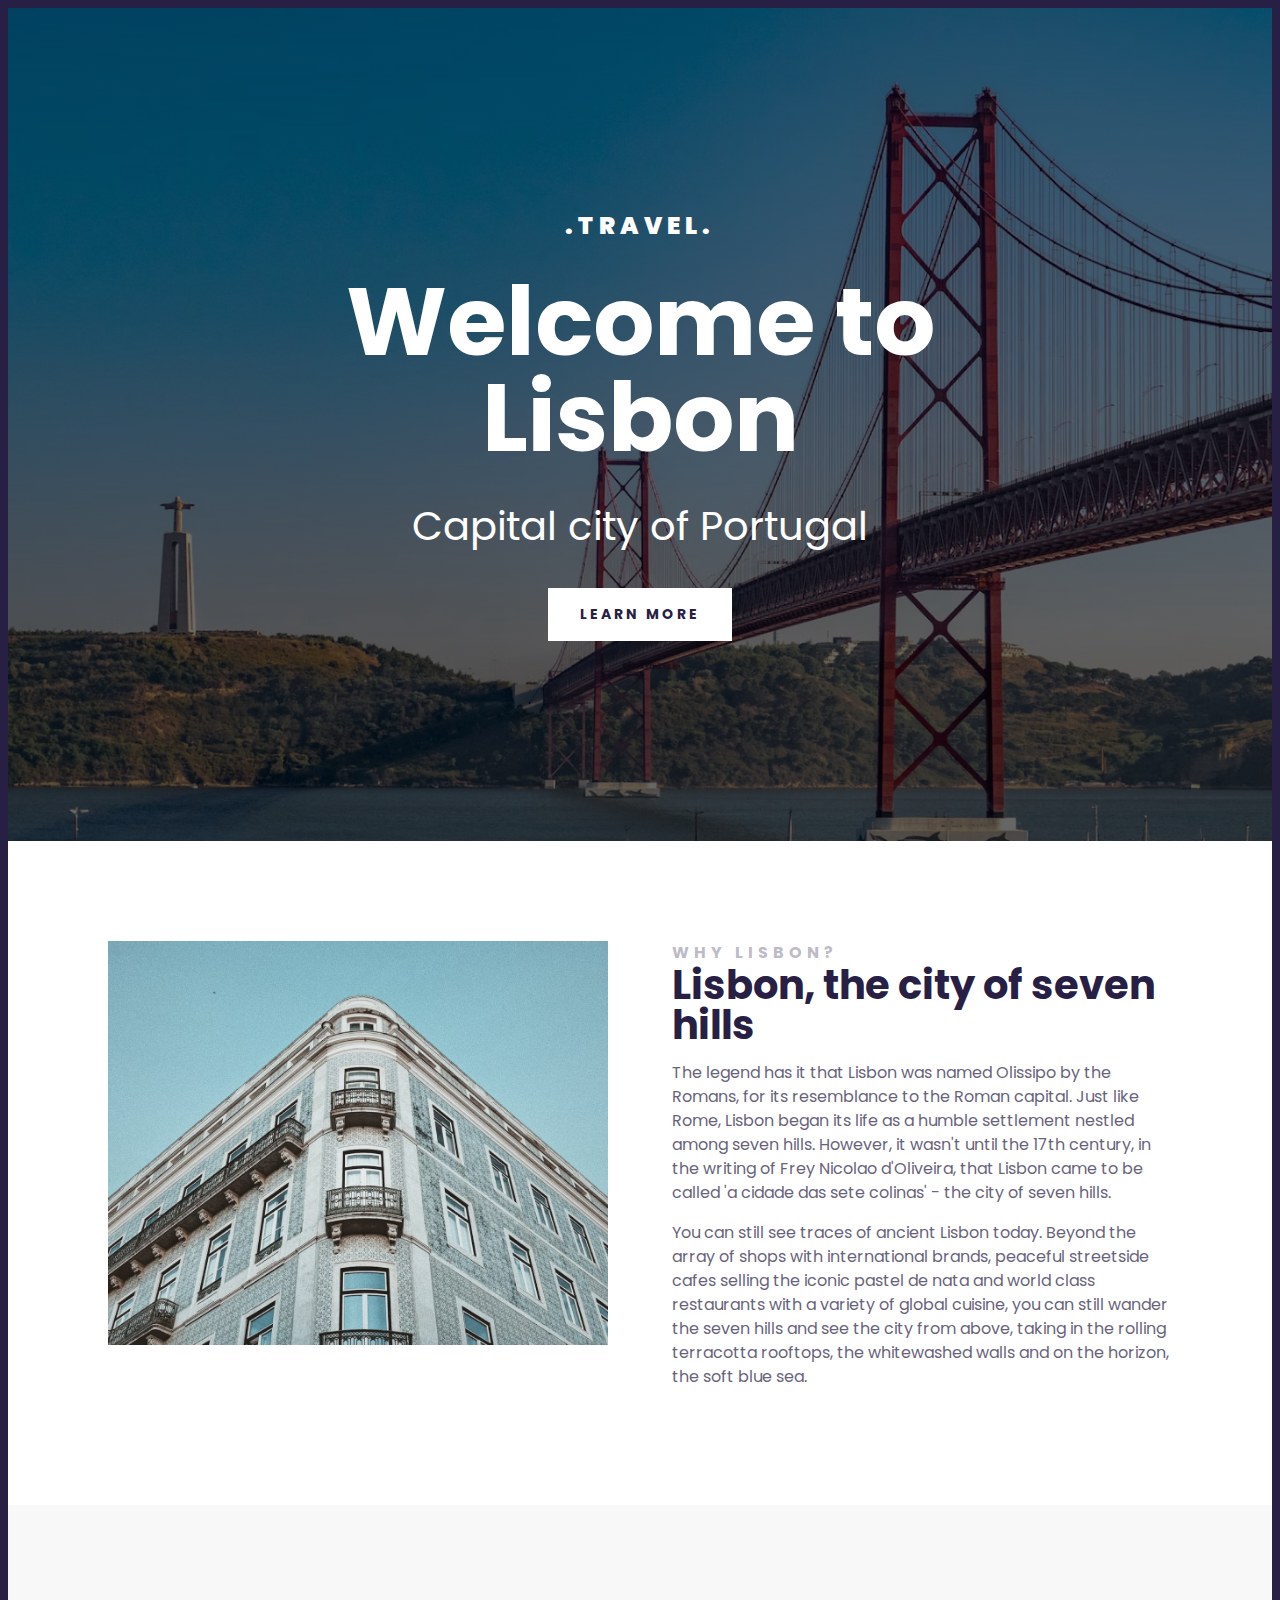
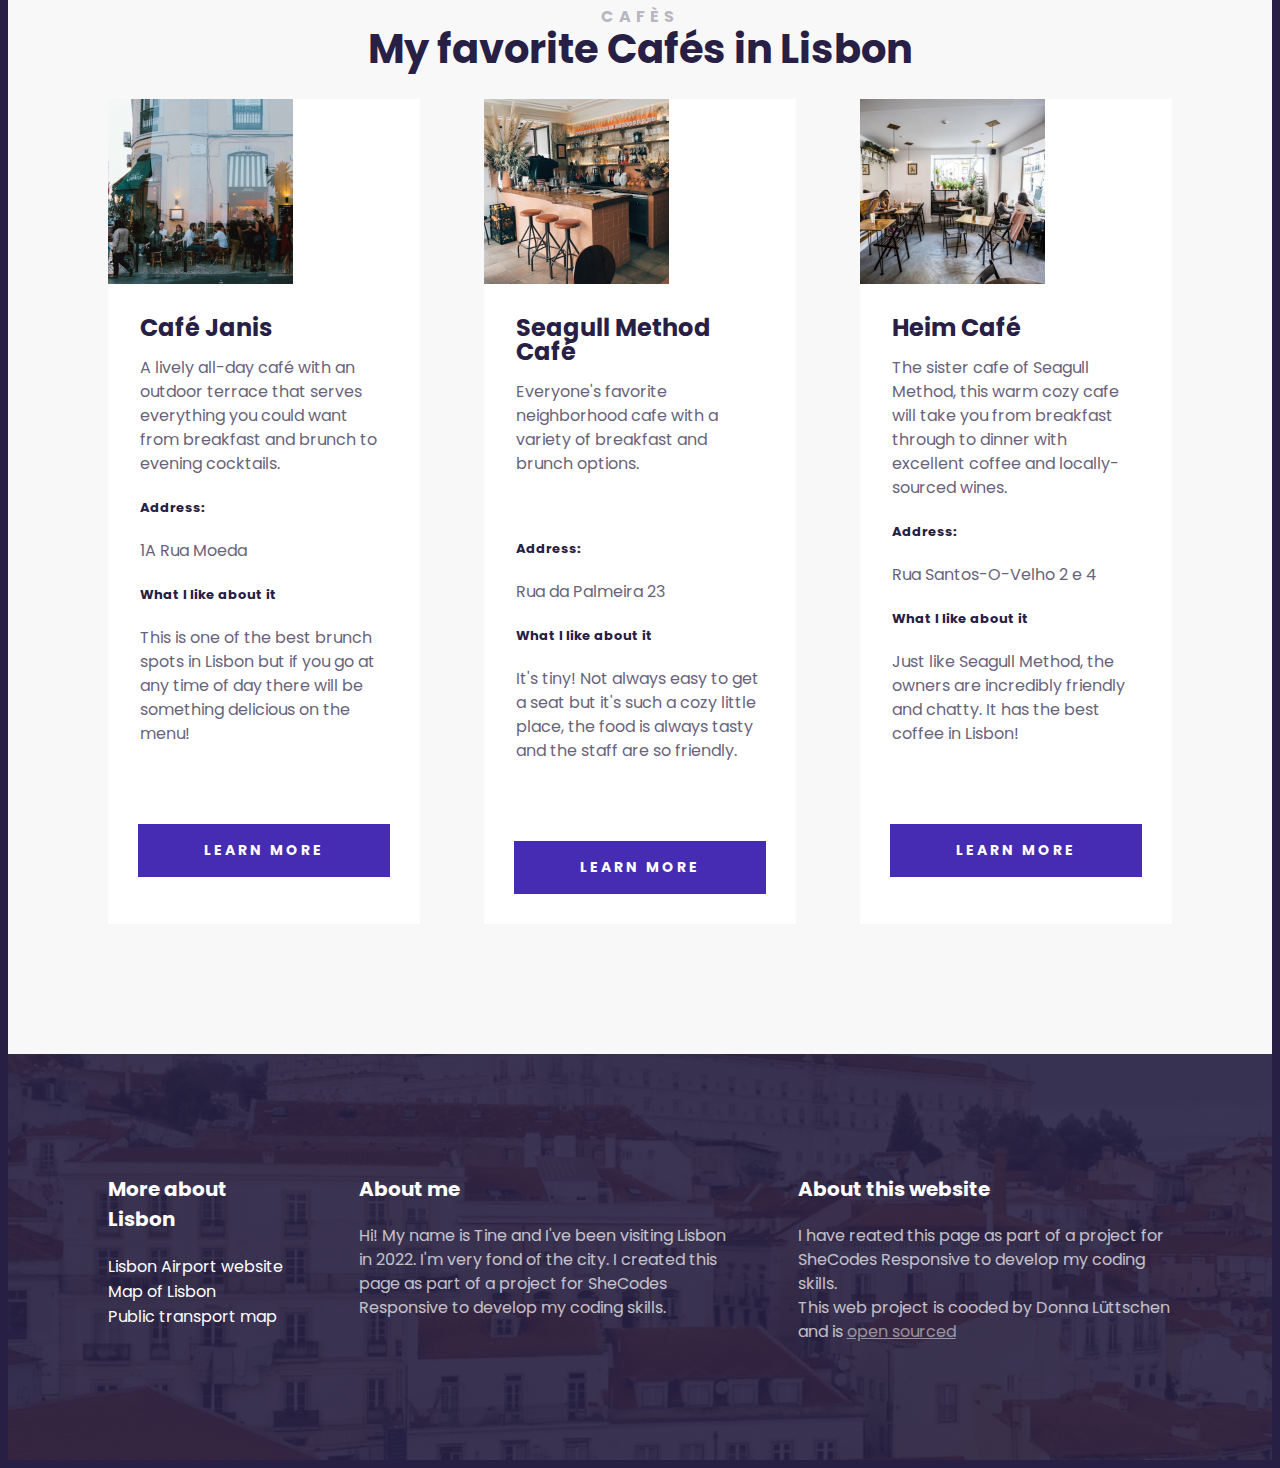
==== index.html @ 6e213725 "Created the second section with 3 grid cards html & CSS" ====
<!DOCTYPE html>
<html lang="en">
  <head>
    <meta charset="UTF-8" />
    <meta name="viewport" content="width=device-width, initial-scale=1.0" />
    <link rel="preconnect" href="https://fonts.googleapis.com" />
    <link rel="preconnect" href="https://fonts.gstatic.com" crossorigin />
    <link
      href="https://fonts.googleapis.com/css2?family=Poppins:ital,wght@0,100;0,200;0,300;0,400;0,500;0,600;0,700;0,800;0,900;1,100;1,200;1,300;1,400;1,500;1,600;1,700;1,800;1,900&display=swap"
      rel="stylesheet"
    />
    <link rel="stylesheet" href="style.css" />
    <title>Welcome to Lisbon</title>
  </head>
  <body>
    <div class="container">
      <header>
        <h3>.TRAVEL.</h3>
        <h1>Welcome to Lisbon</h1>
        <h2>Capital city of Portugal</h2>
        <a href="#more">Learn more</a>
      </header>
      <main>
        <section class="grid grid-2-columns">
          <div>
            <img
              src="/Media/Rectangle 117.jpg"
              alt="Lisbon building"
              class="img-responsive"
            />
          </div>
          <div>
            <h2>Why Lisbon?</h2>
            <h3>Lisbon, the city of seven hills</h3>
            <p>
              The legend has it that Lisbon was named Olissipo by the Romans,
              for its resemblance to the Roman capital. Just like Rome, Lisbon
              began its life as a humble settlement nestled among seven hills.
              However, it wasn't until the 17th century, in the writing of Frey
              Nicolao d'Oliveira, that Lisbon came to be called 'a cidade das
              sete colinas' - the city of seven hills.
            </p>
            <p>
              You can still see traces of ancient Lisbon today. Beyond the array
              of shops with international brands, peaceful streetside cafes
              selling the iconic pastel de nata and world class restaurants with
              a variety of global cuisine, you can still wander the seven hills
              and see the city from above, taking in the rolling terracotta
              rooftops, the whitewashed walls and on the horizon, the soft blue
              sea.
            </p>
          </div>
        </section>
        <section class="secondary">
          <h2 class="text-center">CAFÈS</h2>
          <h3 class="text-center">My favorite Cafés in Lisbon</h3>

          <div class="grid grid-3-card-columns">
            <div class="card">
              <div class="card-header">
                <img
                  src="/Media/Card1-1.png"
                  alt="cafe1"
                  class="img-responsive"
                />
              </div>
              <div class="card-body">
                <h4>Café Janis</h4>
                <p>
                  A lively all-day café with an outdoor terrace that serves
                  everything you could want from breakfast and brunch to evening
                  cocktails.
                </p>
                <h5>Address:</h5>
                <p>1A Rua Moeda</p>
                <h5>What I like about it</h5>
                <p>
                  This is one of the best brunch spots in Lisbon but if you go
                  at any time of day there will be something delicious on the
                  menu!
                </p>
              </div>
              <div class="card-footer">
                <a href="#" class="button">Learn more</a>
              </div>
            </div>
            <div class="card">
              <div class="card-header">
                <img
                  src="/Media/Rectangle 117 (1).png"
                  alt="cafe1"
                  class="img-responsive"
                />
              </div>
              <div class="card-body">
                <h4>Seagull Method Café</h4>
                <p>
                  Everyone's favorite neighborhood cafe with a variety of
                  breakfast and brunch options.
                </p>
                <br />
                <h5>Address:</h5>
                <p>Rua da Palmeira 23</p>
                <h5>What I like about it</h5>
                <p>
                  It's tiny! Not always easy to get a seat but it's such a cozy
                  little place, the food is always tasty and the staff are so
                  friendly.
                </p>
              </div>
              <div class="card-footer">
                <a href="#" class="button">Learn more</a>
              </div>
            </div>
            <div class="card">
              <div class="card-header">
                <img
                  src="/Media/Rectangle 117 (2).png"
                  alt="cafe1"
                  class="img-responsive"
                />
              </div>
              <div class="card-body">
                <h4>Heim Café</h4>
                <p>
                  The sister cafe of Seagull Method, this warm cozy cafe will
                  take you from breakfast through to dinner with excellent
                  coffee and locally-sourced wines.
                </p>
                <h5>Address:</h5>
                <p>Rua Santos-O-Velho 2 e 4</p>
                <h5>What I like about it</h5>
                <p>
                  Just like Seagull Method, the owners are incredibly friendly
                  and chatty. It has the best coffee in Lisbon!
                </p>
              </div>
              <div class="card-footer">
                <a href="#" class="button">Learn more</a>
              </div>
            </div>
          </div>
        </section>
      </main>
      <footer>
        <section class="grid grid-3-columns">
          <div>
            <h3>More about Lisbon</h3>
            <ul>
              <li><a href="#"></a>Lisbon Airport website</li>
              <li><a href="#"></a>Map of Lisbon</li>
              <li><a href="#"></a>Public transport map</li>
            </ul>
          </div>
          <div>
            <h3>About me</h3>
            <p>
              Hi! My name is Tine and I've been visiting Lisbon in 2022. I'm
              very fond of the city. I created this page as part of a project
              for SheCodes Responsive to develop my coding skills.
            </p>
          </div>
          <div>
            <h3>About this website</h3>
            <p>
              I have reated this page as part of a project for SheCodes
              Responsive to develop my coding skills.
              <br />This web project is cooded by Donna Lüttschen and is
              <a href="https://github.com/Heimatseiten/Lisbon-Travel-Project"
                >open sourced
              </a>
            </p>
          </div>
        </section>
      </footer>
    </div>
  </body>
</html>
---- style.css ----
body {
  font-family: Poppins, sans-serif;
  background: #272044;
}
.container {
  max-width: 1400px;
  margin: 0 auto;
}
.text-center {
  text-align: center;
}
.grid {
  display: grid;

  grid-gap: 64px;
}
.grid-2-columns {
  grid-template-columns: 1fr 1fr;
}
.grid-3-columns {
  grid-template-columns: 1fr 2fr 2fr;
}
.card {
  background: white;
  margin: 30px 0;
}

.card-body {
  padding: 32px;
}
.card-footer {
  padding: 30px;
}
.button {
  display: block;
  color: white;
  font-weight: 700;
  font-size: 14px;
  line-height: 21px;
  text-align: center;
  letter-spacing: 3px;
  text-transform: uppercase;
  padding: 16px;
  background-color: #462cb3;
  text-decoration: none;
}

.grid-3-card-columns {
  grid-template-columns: 1fr 1fr 1fr;
}
.img-responsive {
  max-width: 100%;
  display: block;
}
section {
  max-width: 100%;
  margin: 0 auto;
  padding: 100px;
}
section.secondary {
  background: #f8f8f8;
}
header {
  background-image: linear-gradient(rgba(0, 0, 0, 0.5), rgba(0, 0, 0, 0.6)),
    url("/Media/bg.jpg");
  background-repeat: no-repeat;
  background-size: cover;
  color: white;
  text-align: center;
  padding: 200px;
}
header h1 {
  font-weight: 700;
  font-size: 96px;
  line-height: 1;
  margin: 30px 0;
}
header h2 {
  font-weight: 400;
  font-size: 40px;
  line-height: 1.5;
  margin: 0;
}
header h3 {
  font-weight: 900;
  font-size: 24px;
  line-height: 1.5;
  letter-spacing: 5px;
  margin: 0;
}
header a {
  font-weight: 700;
  font-size: 14px;
  line-height: 1.5;
  color: #272044;
  padding: 16px 32px;
  margin-top: 32px;
  display: inline-block;
  text-align: center;
  letter-spacing: 3px;
  text-transform: uppercase;
  text-decoration: none;
  background: white;
}
main {
  background-color: white;
}
main h2 {
  font-weight: 700;
  font-size: 16px;
  line-height: 1.5;
  letter-spacing: 5px;
  margin: 0;
  color: #272044;
  opacity: 0.3;
  text-transform: uppercase;
}
main h3 {
  font-weight: 700;
  font-size: 40px;
  line-height: 1;
  color: #272044;
  margin: 0;
}
main h4 {
  font-weight: 700;
  font-size: 24px;
  line-height: 1;
  color: #272044;
  margin: 0;
}
main h5 {
  font-weight: 700;
  font-size: 13px;
  line-height: 1.5;
  color: #272044;
}
main p {
  font-style: normal;
  font-weight: 400;
  font-size: 16px;
  line-height: 1.5;
  color: #272044;
  opacity: 0.7;
}
footer {
  background-image: linear-gradient(
      rgba(39, 32, 68, 0.9),
      rgba(39, 32, 68, 0.9)
    ),
    url("/Media/bg.png");

  color: white;
  background-repeat: no-repeat;
  background-size: cover;
}

footer h3 {
  font-weight: 700;
  font-size: 20px;
  line-height: 30px;
}
footer p {
  font-weight: 400;
  font-size: 16px;
  line-height: 24px;
  opacity: 0.7;
}
footer ul {
  padding: 0;
}
footer li {
  list-style: none;
  padding: 0;
  margin: 0;
}
footer a {
  color: white;
  opacity: 0.7;
}
@media (max-width: 960px) {
  header {
    padding: 60px 0;
  }
  header h1 {
    font-size: 48px;
  }
  header h2 {
    font-size: 20px;
  }
  header h3 {
    font-size: 12px;
  }
  .grid {
    grid-template-columns: 1fr;
    grid-gap: 32px;
  }
  section {
    padding: 30px;
  }
}
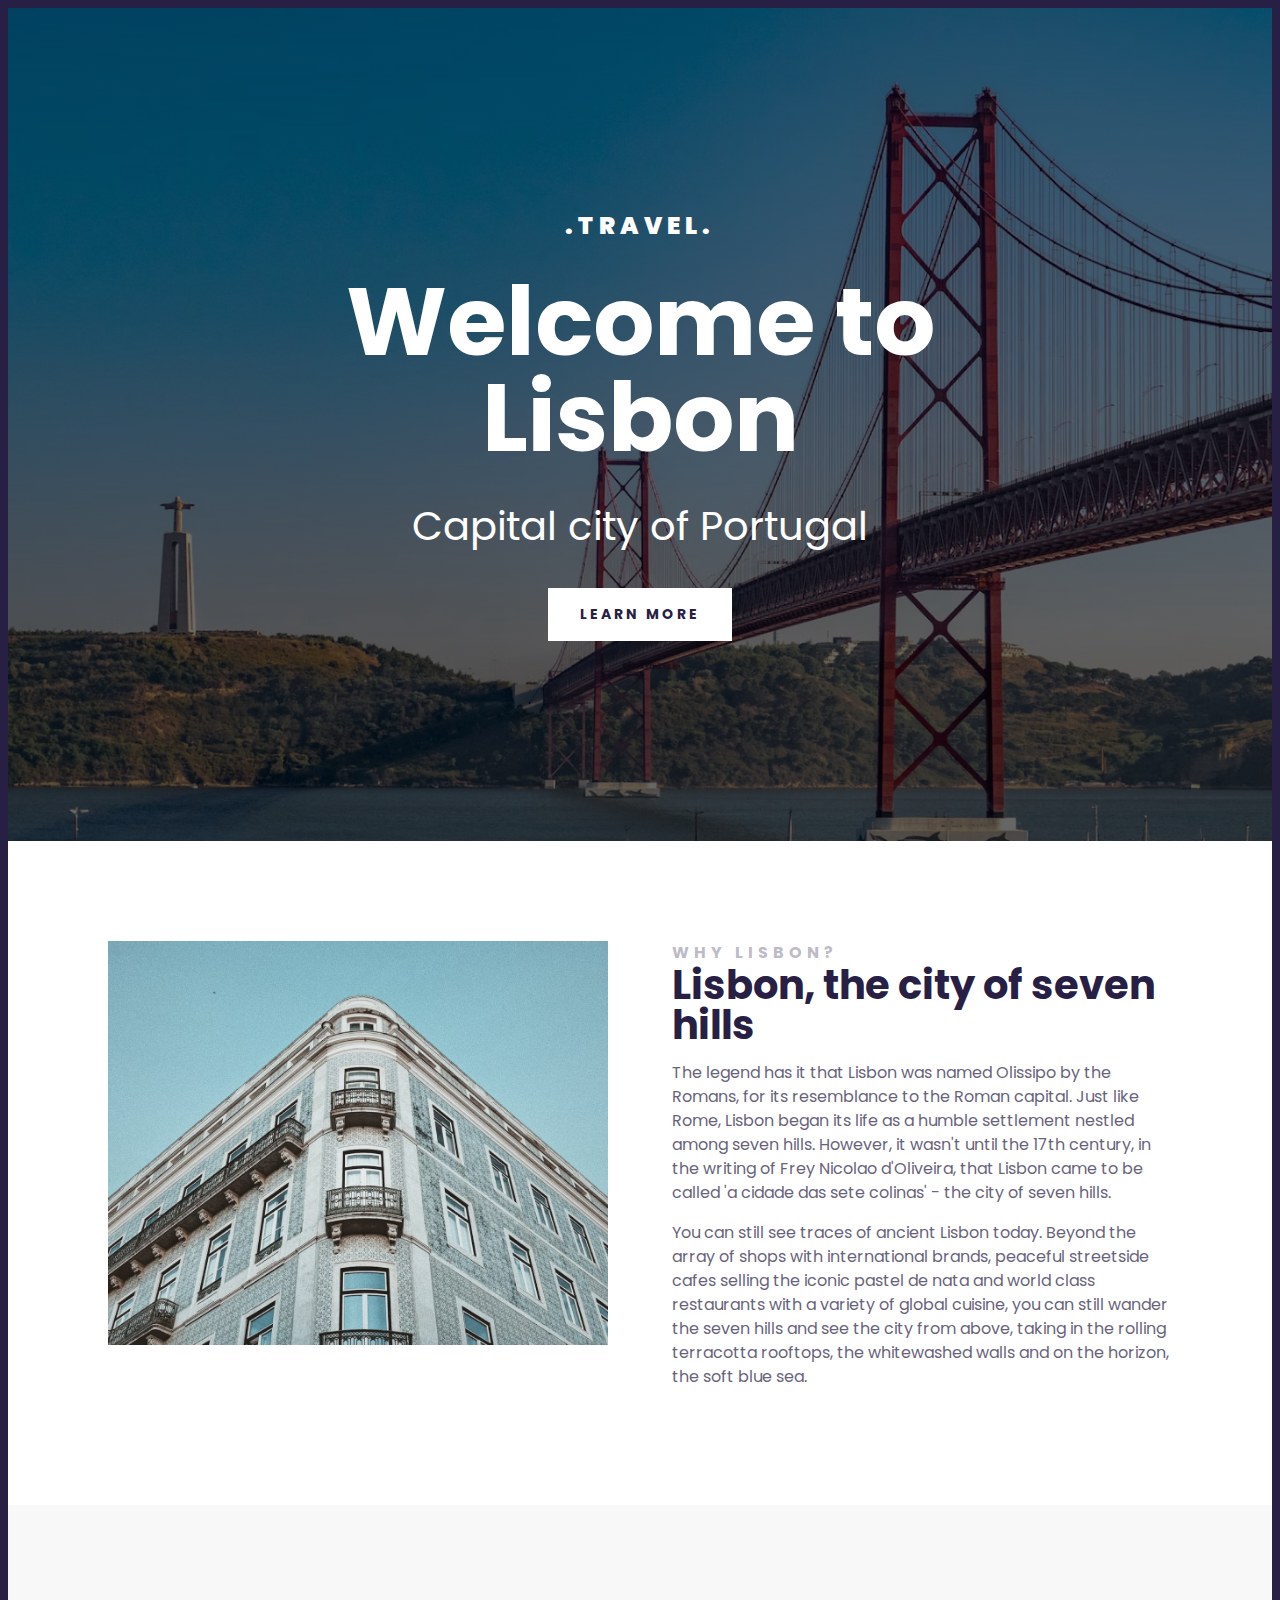
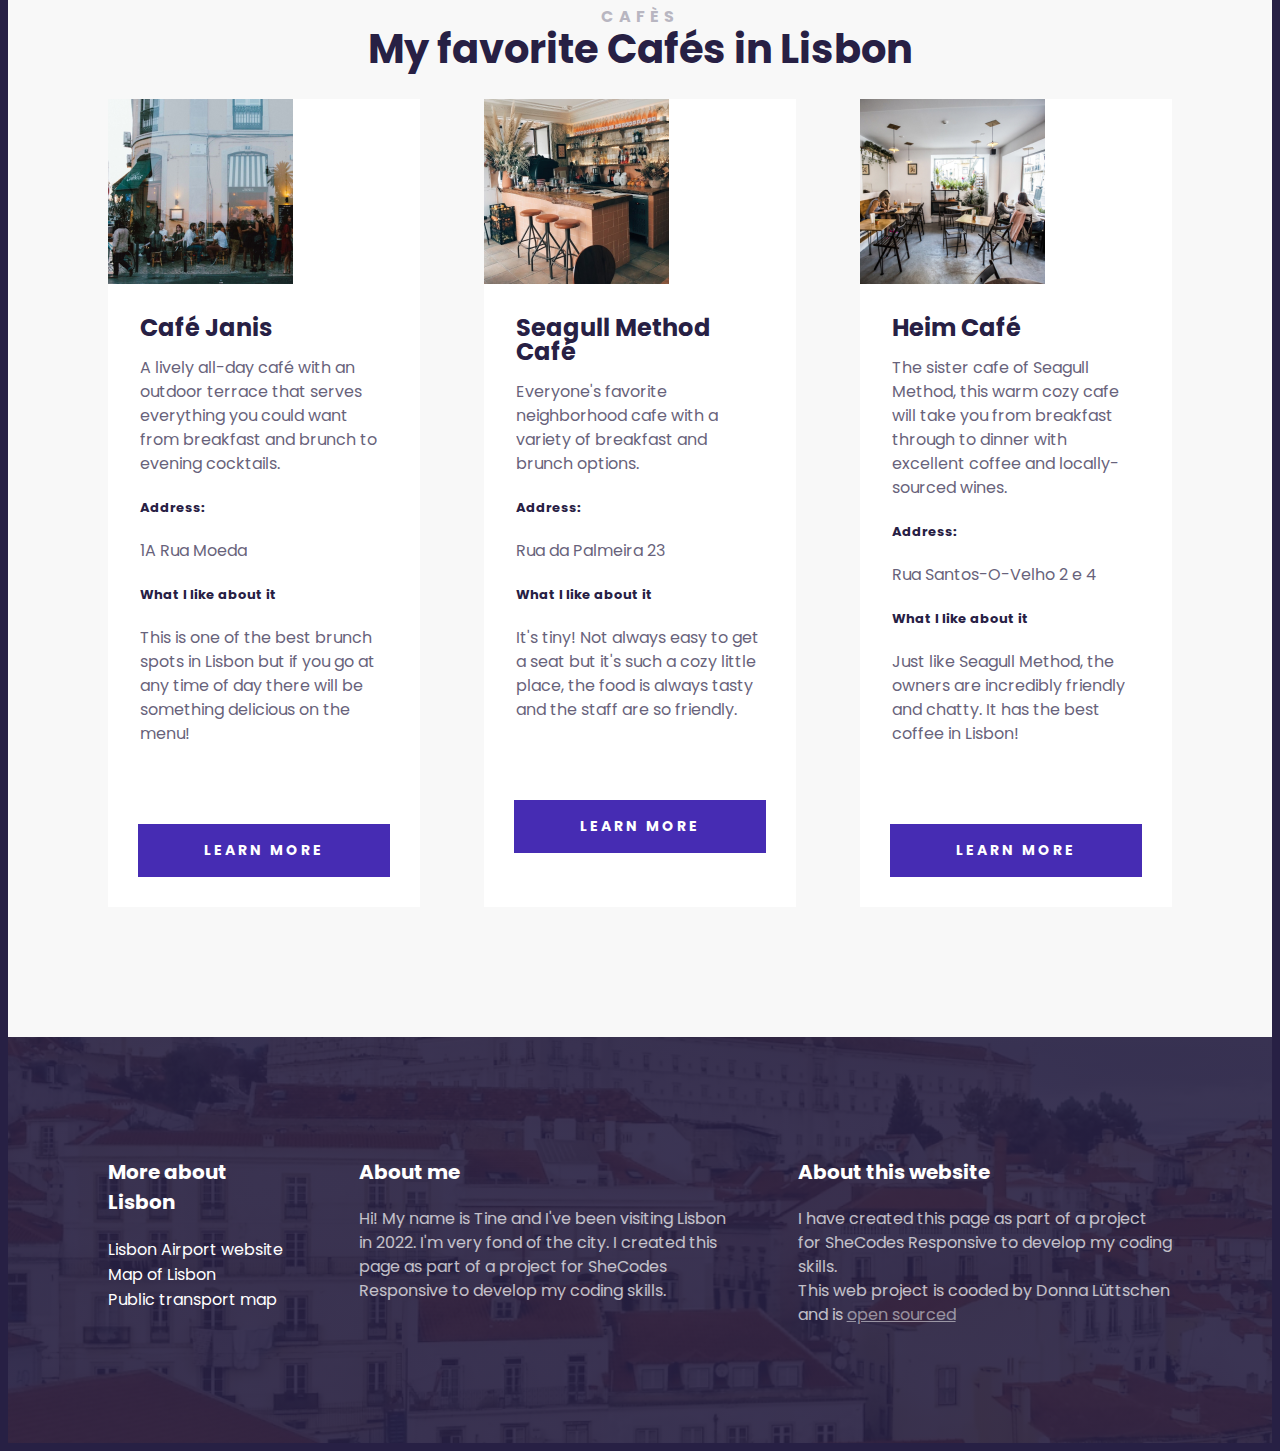
==== commit 1d9e861a: "correction html" ====
--- a/index.html
+++ b/index.html
@@ -98,7 +98,7 @@
                   Everyone's favorite neighborhood cafe with a variety of
                   breakfast and brunch options.
                 </p>
-                <br />
+
                 <h5>Address:</h5>
                 <p>Rua da Palmeira 23</p>
                 <h5>What I like about it</h5>
@@ -163,7 +163,7 @@
           <div>
             <h3>About this website</h3>
             <p>
-              I have reated this page as part of a project for SheCodes
+              I have created this page as part of a project for SheCodes
               Responsive to develop my coding skills.
               <br />This web project is cooded by Donna Lüttschen and is
               <a href="https://github.com/Heimatseiten/Lisbon-Travel-Project"
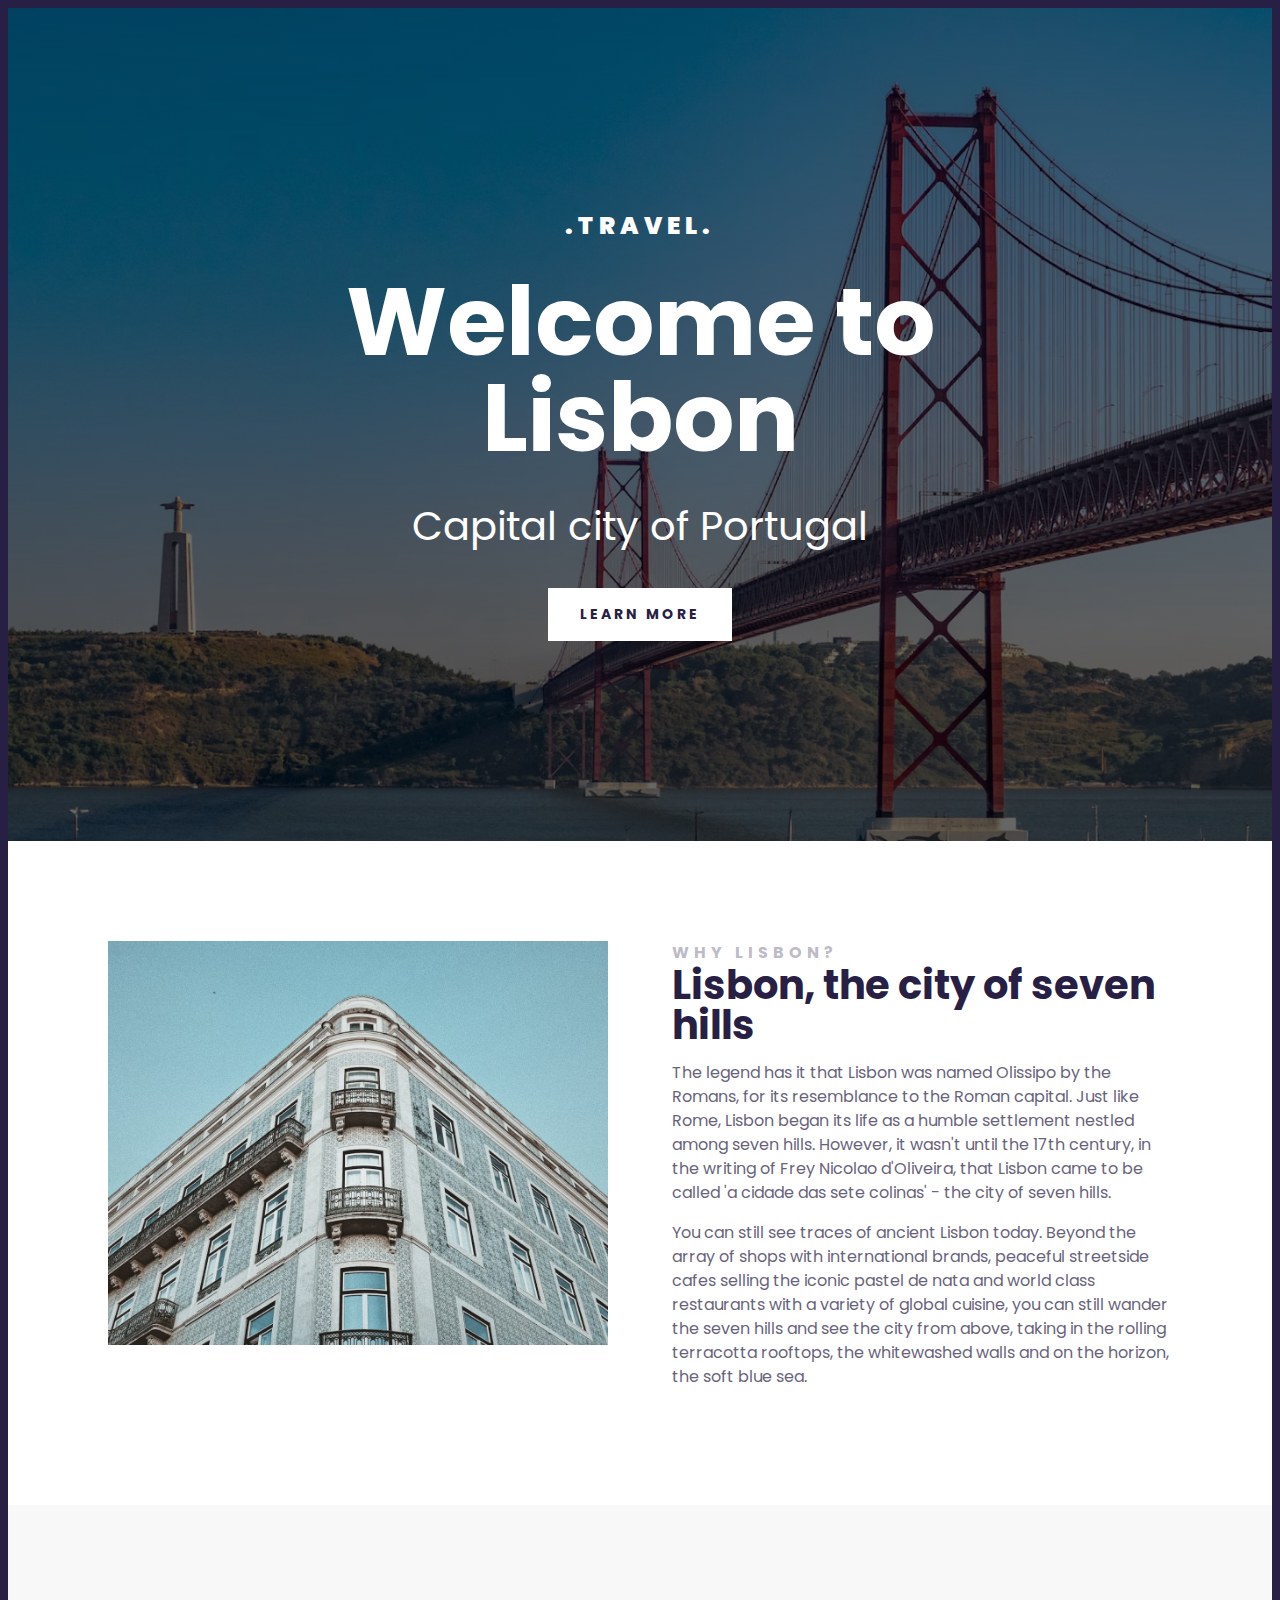
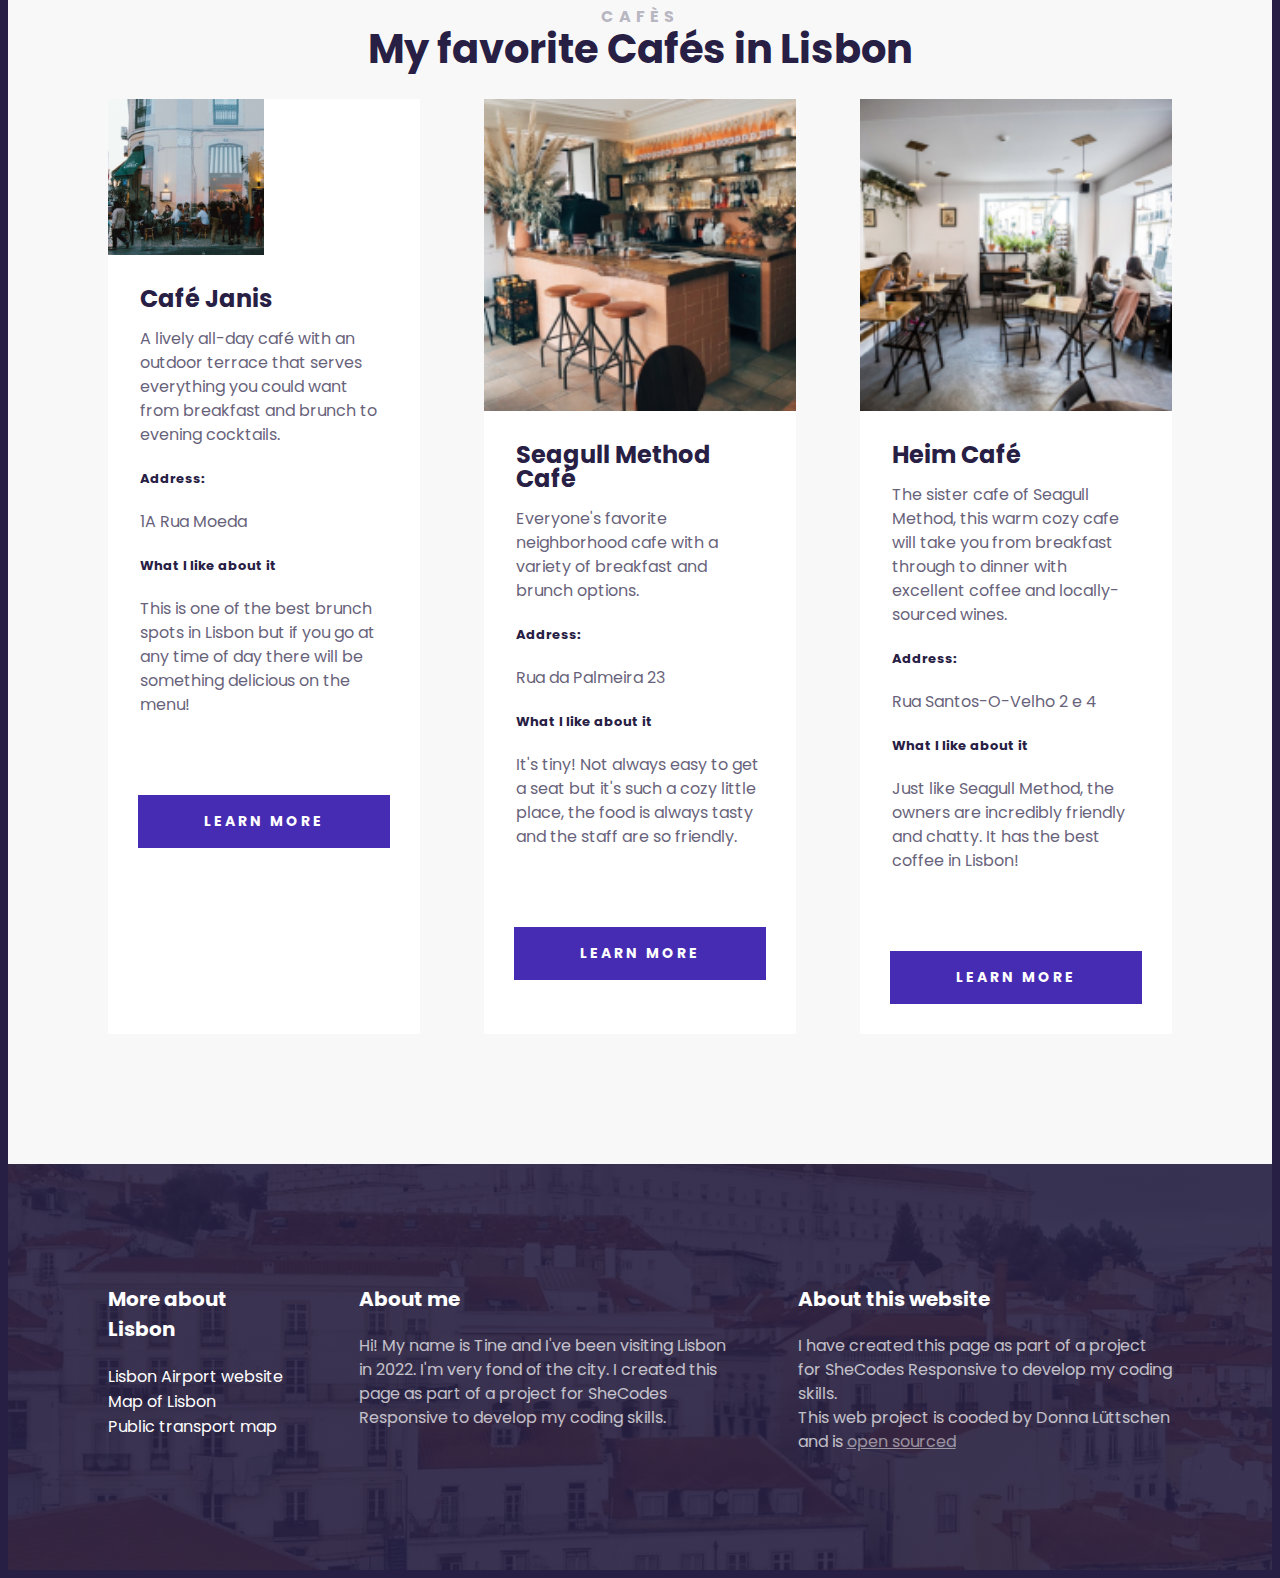
==== commit 203f9743: "added embeded map and make it responsive for card 1" ====
--- a/index.html
+++ b/index.html
@@ -57,12 +57,20 @@
 
           <div class="grid grid-3-card-columns">
             <div class="card">
-              <div class="card-header">
+              <div class="card-header grid grid-2-columns">
                 <img
                   src="/Media/Card1-1.png"
                   alt="cafe1"
                   class="img-responsive"
                 />
+                <iframe
+                  src="https://www.google.com/maps/embed?pb=!1m18!1m12!1m3!1d11688552.922548493!2d-11.679335600907368!3d44.33768411933737!2m3!1f0!2f0!3f0!3m2!1i1024!2i768!4f13.1!3m3!1m2!1s0xd193480cb12c5bd%3A0xca7504cb134f1942!2sCaf%C3%A9%20Janis!5e0!3m2!1sde!2sde!4v1720991448284!5m2!1sde!2sde"
+                  class="embed"
+                  style="border: 0"
+                  allowfullscreen=""
+                  loading="lazy"
+                  referrerpolicy="no-referrer-when-downgrade"
+                ></iframe>
               </div>
               <div class="card-body">
                 <h4>Café Janis</h4>
--- a/style.css
+++ b/style.css
@@ -20,9 +20,16 @@
 .grid-3-columns {
   grid-template-columns: 1fr 2fr 2fr;
 }
+.embed {
+  width: 100%;
+  aspect-ratio: 1/1;
+}
 .card {
   background: white;
   margin: 30px 0;
+}
+.card-header.grid {
+  grid-gap: 0;
 }
 
 .card-body {
@@ -49,7 +56,7 @@
   grid-template-columns: 1fr 1fr 1fr;
 }
 .img-responsive {
-  max-width: 100%;
+  width: 100%;
   display: block;
 }
 section {
@@ -198,4 +205,10 @@
   section {
     padding: 30px;
   }
-}
+  .card-header img {
+    display: none;
+  }
+  .embed {
+    aspect-ratio: 16/9;
+  }
+}
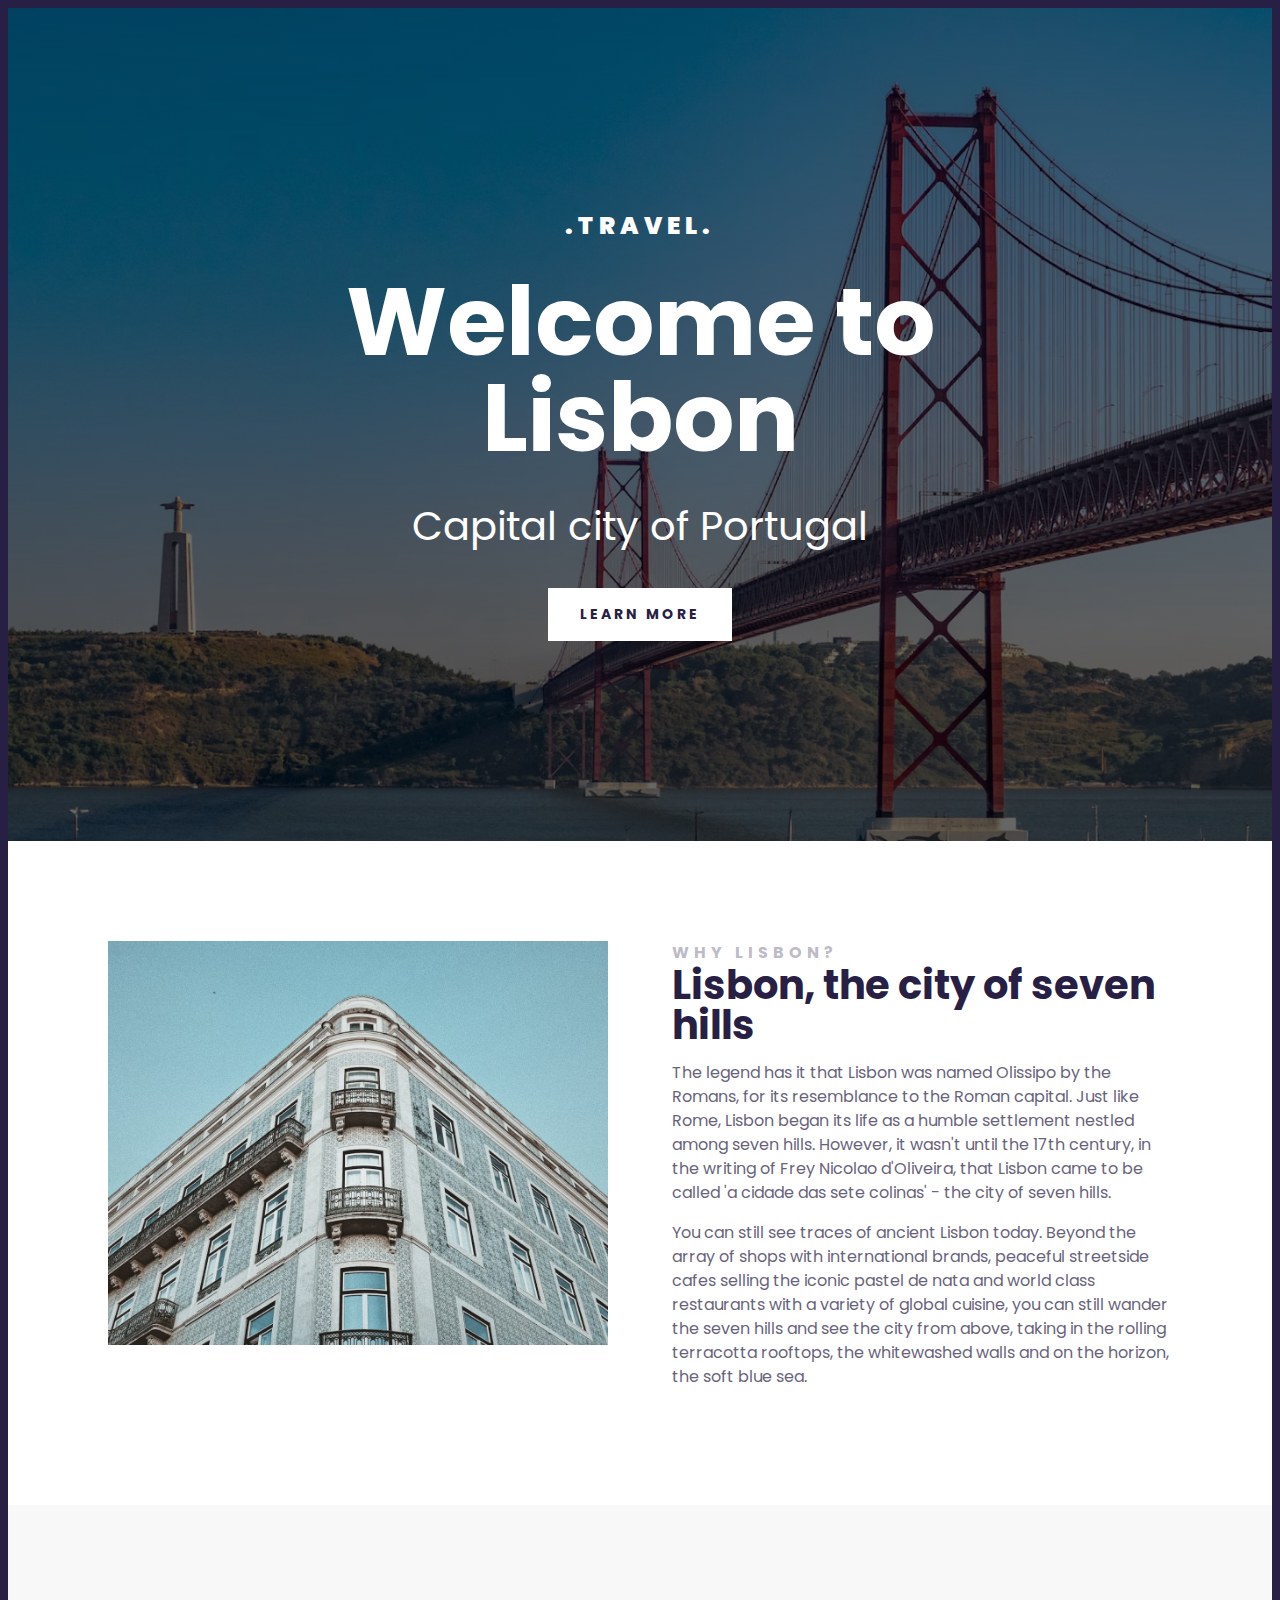
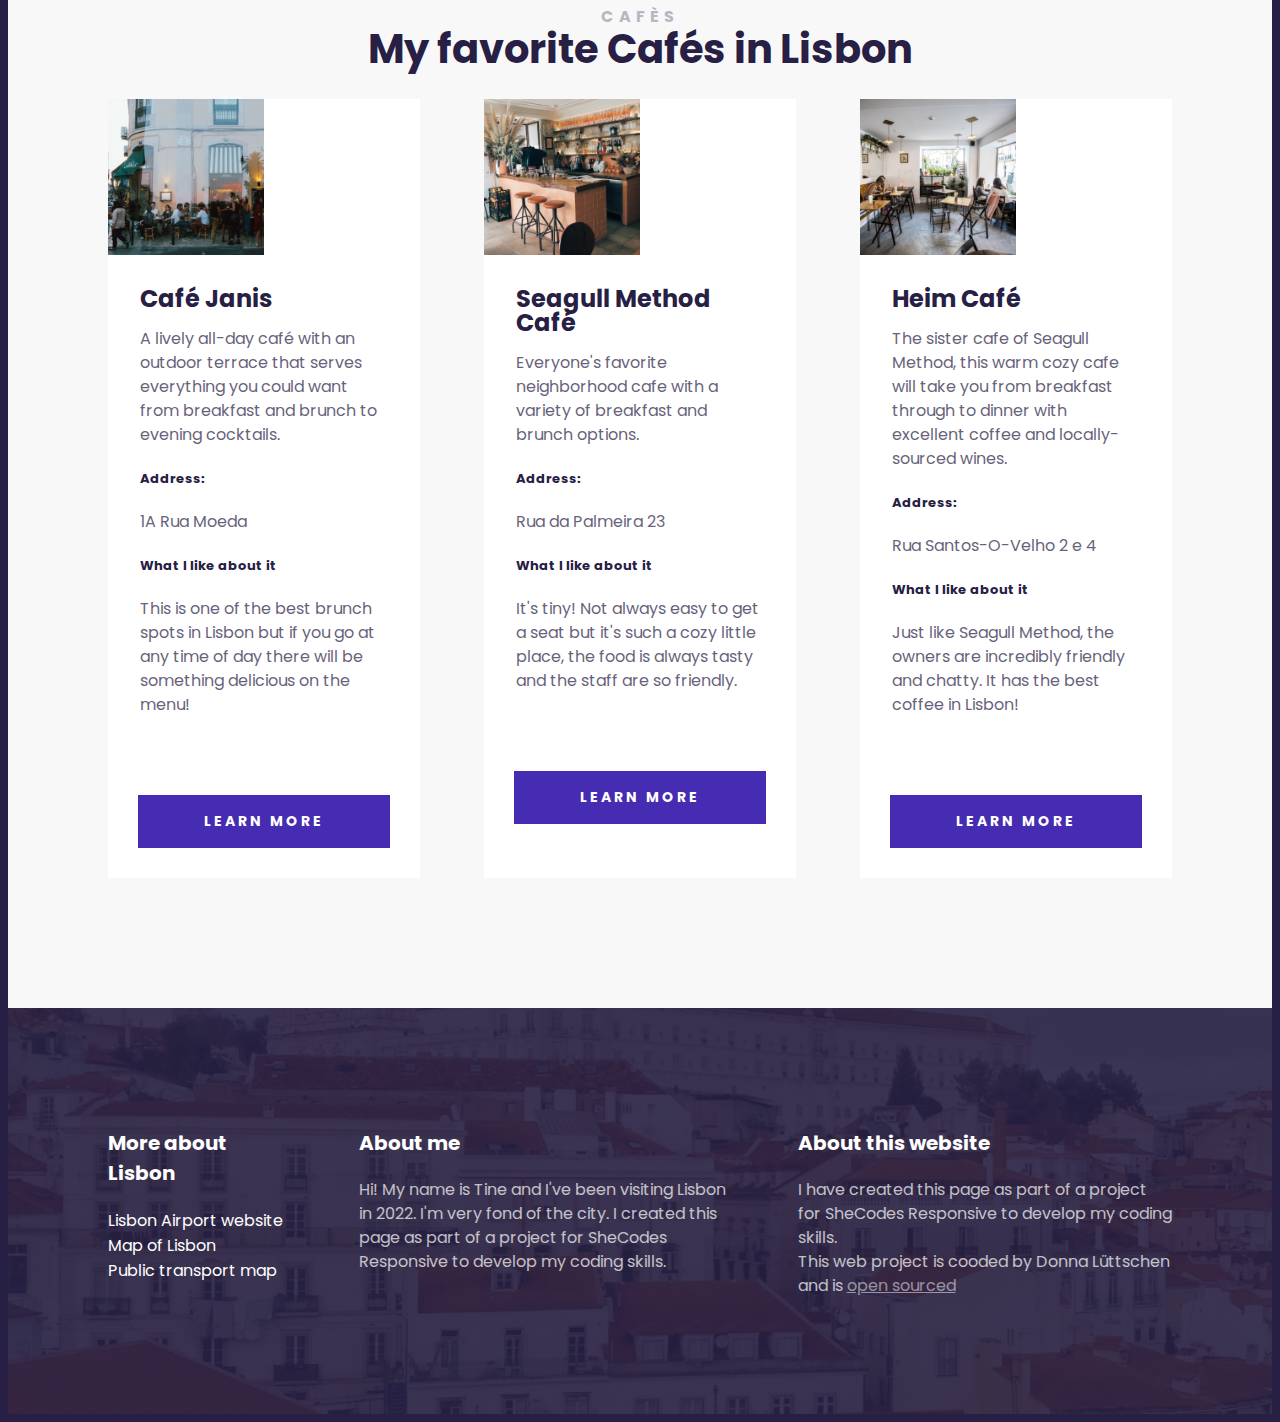
==== commit 2542bfca: "added embed maps to card 2 & 3" ====
--- a/index.html
+++ b/index.html
@@ -93,12 +93,20 @@
               </div>
             </div>
             <div class="card">
-              <div class="card-header">
+              <div class="card-header grid grid-2-columns">
                 <img
                   src="/Media/Rectangle 117 (1).png"
                   alt="cafe1"
                   class="img-responsive"
                 />
+                <iframe
+                  src="https://www.google.com/maps/embed?pb=!1m18!1m12!1m3!1d11688552.922548493!2d-11.679335600907368!3d44.33768411933737!2m3!1f0!2f0!3f0!3m2!1i1024!2i768!4f13.1!3m3!1m2!1s0xd193480cb12c5bd%3A0xca7504cb134f1942!2sCaf%C3%A9%20Janis!5e0!3m2!1sde!2sde!4v1720991448284!5m2!1sde!2sde"
+                  class="embed"
+                  style="border: 0"
+                  allowfullscreen=""
+                  loading="lazy"
+                  referrerpolicy="no-referrer-when-downgrade"
+                ></iframe>
               </div>
               <div class="card-body">
                 <h4>Seagull Method Café</h4>
@@ -121,12 +129,20 @@
               </div>
             </div>
             <div class="card">
-              <div class="card-header">
+              <div class="card-header grid grid-2-columns">
                 <img
                   src="/Media/Rectangle 117 (2).png"
                   alt="cafe1"
                   class="img-responsive"
                 />
+                <iframe
+                  src="https://www.google.com/maps/embed?pb=!1m18!1m12!1m3!1d11688552.922548493!2d-11.679335600907368!3d44.33768411933737!2m3!1f0!2f0!3f0!3m2!1i1024!2i768!4f13.1!3m3!1m2!1s0xd193480cb12c5bd%3A0xca7504cb134f1942!2sCaf%C3%A9%20Janis!5e0!3m2!1sde!2sde!4v1720991448284!5m2!1sde!2sde"
+                  class="embed"
+                  style="border: 0"
+                  allowfullscreen=""
+                  loading="lazy"
+                  referrerpolicy="no-referrer-when-downgrade"
+                ></iframe>
               </div>
               <div class="card-body">
                 <h4>Heim Café</h4>
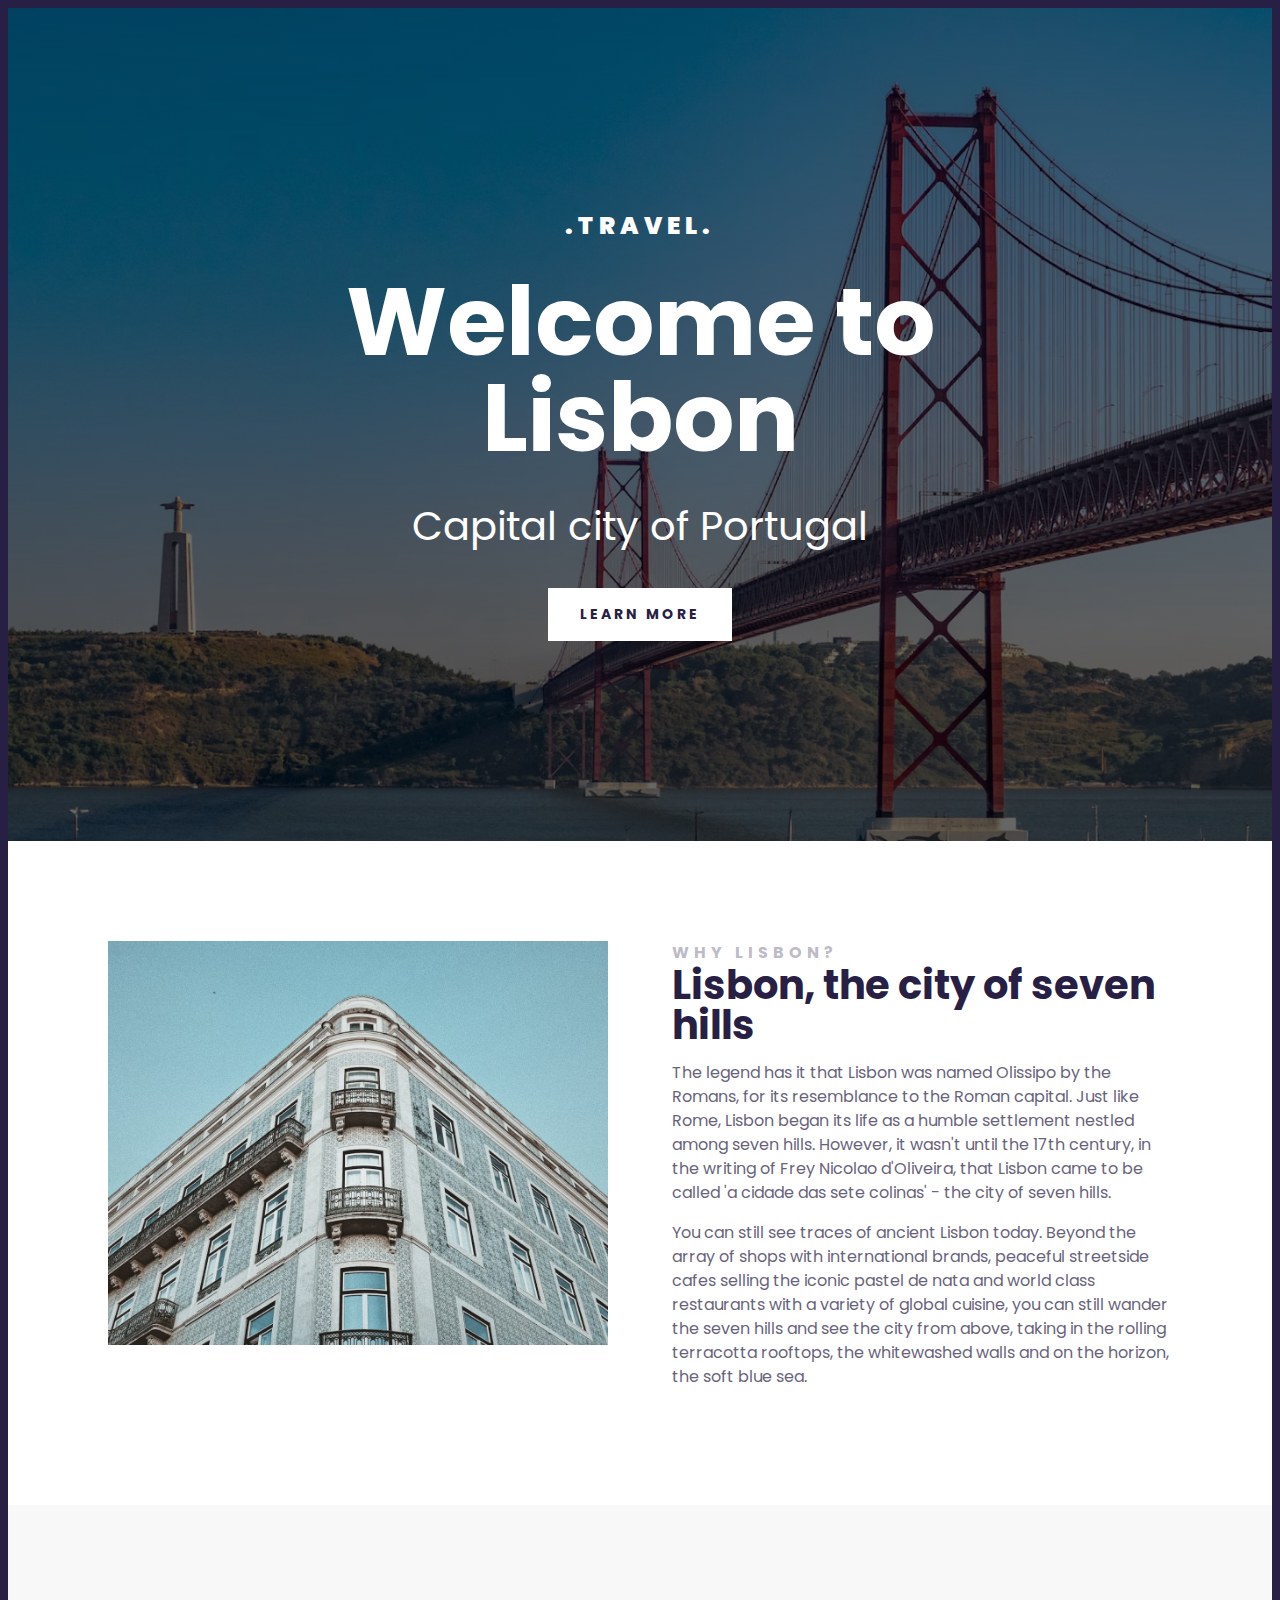
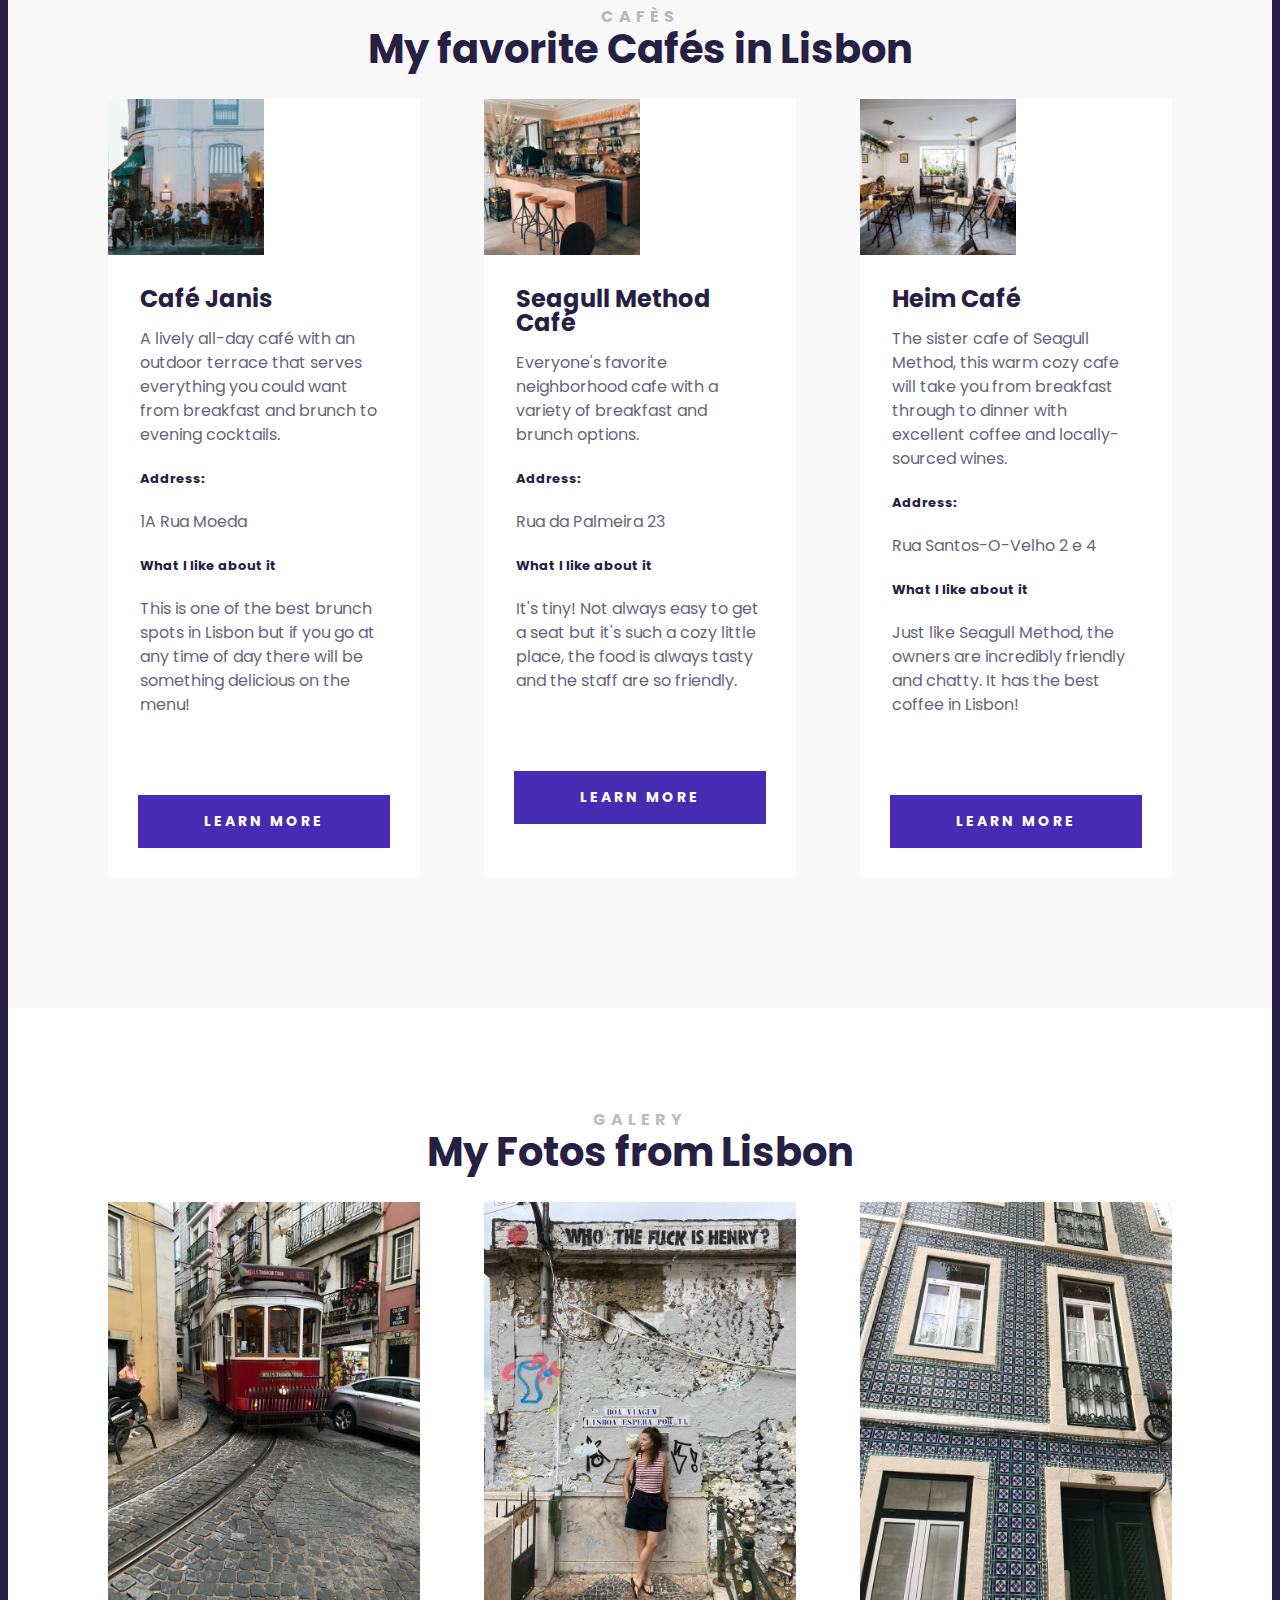
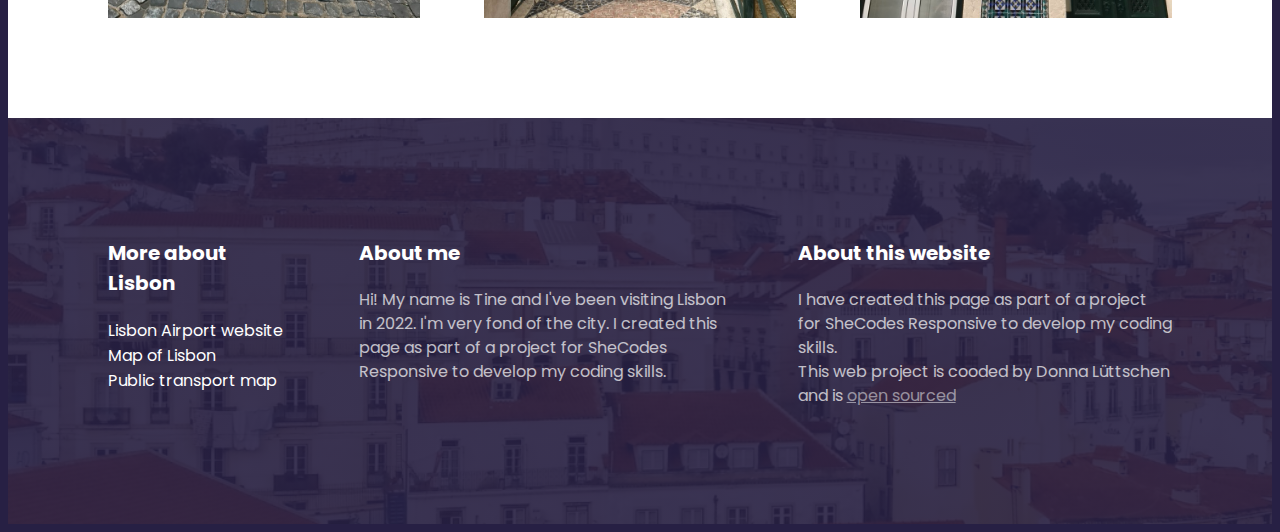
==== commit 3688c095: "added galery section html & CSS" ====
--- a/index.html
+++ b/index.html
@@ -165,6 +165,29 @@
             </div>
           </div>
         </section>
+        <section>
+          <h2 class="text-center">Galery</h2>
+          <h3 class="text-center">My Fotos from Lisbon</h3>
+          <div class="img-embed"></div>
+          <div class="grid grid-3-card-columns">
+            <img
+              src="/Media/E4BD3302-8E99-4278-B524-FC847C8699B4_1_105_c.jpeg"
+              class="img-responsive"
+              alt=""
+            />
+            <img
+              src="/Media/EC2DE98C-309E-414B-9ECD-6016FC23BED0_1_105_c.jpeg"
+              class="img-responsive"
+              alt=""
+            />
+            <img
+              src="/Media/F7EA24B7-A778-4736-9C0B-2CC86F983299_1_105_c.jpeg"
+              class="img-responsive"
+              alt=""
+            />
+          </div>
+          </div>
+        </section>
       </main>
       <footer>
         <section class="grid grid-3-columns">
--- a/style.css
+++ b/style.css
@@ -23,6 +23,9 @@
 .embed {
   width: 100%;
   aspect-ratio: 1/1;
+}
+.img-embed {
+  margin: 30px 0;
 }
 .card {
   background: white;
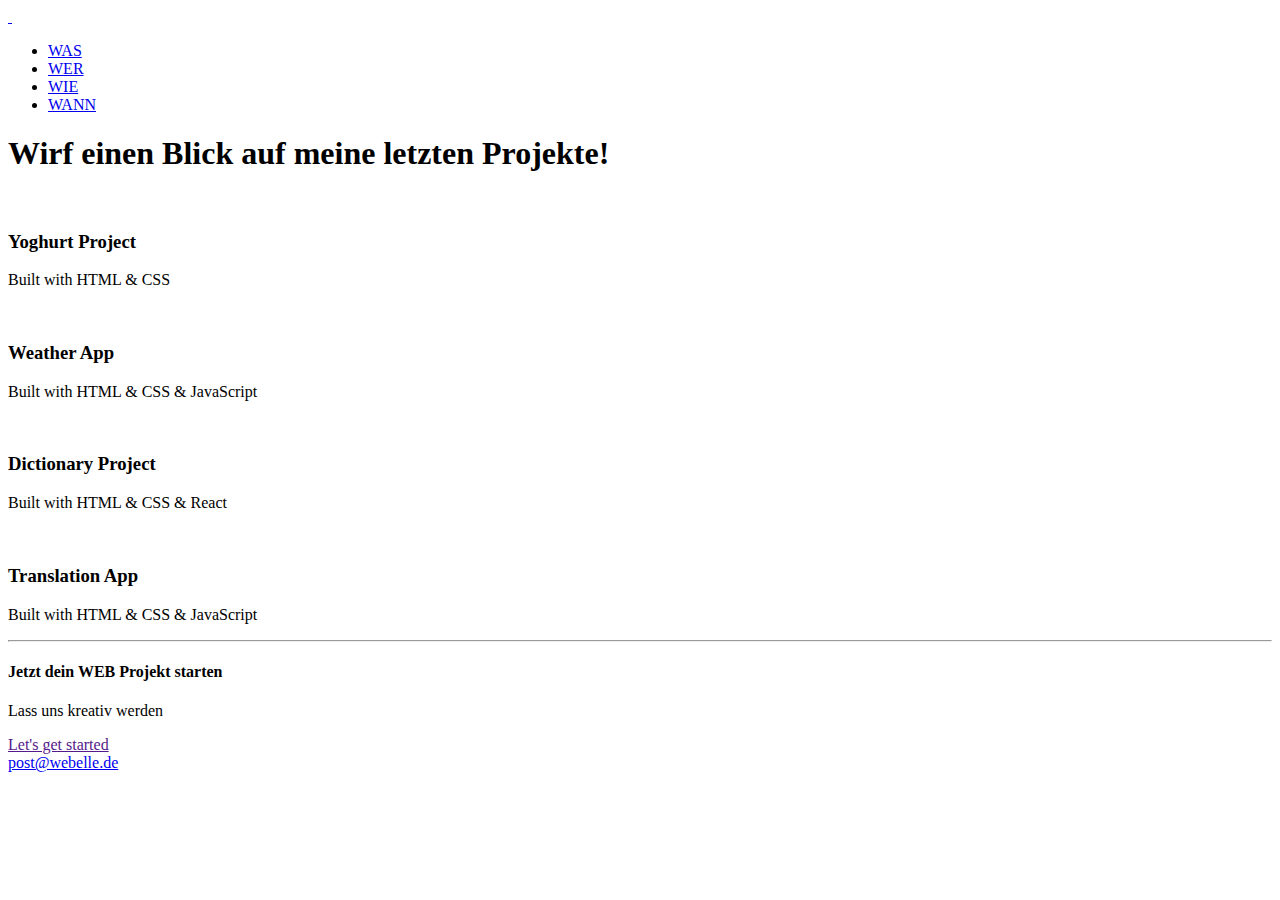
==== commit b974e0e8: "Update index.html" ====
--- a/index.html
+++ b/index.html
@@ -2,224 +2,133 @@
 <html lang="en">
   <head>
     <meta charset="UTF-8" />
+    <meta http-equiv="X-UA-Compatible" content="IE=edge" />
     <meta name="viewport" content="width=device-width, initial-scale=1.0" />
+    <meta
+      name="description"
+      content="Tine Lüttgen, educated front-end developer working in the field of WEB, Code & Design"
+    />
     <link rel="preconnect" href="https://fonts.googleapis.com" />
     <link rel="preconnect" href="https://fonts.gstatic.com" crossorigin />
     <link
-      href="https://fonts.googleapis.com/css2?family=Poppins:ital,wght@0,100;0,200;0,300;0,400;0,500;0,600;0,700;0,800;0,900;1,100;1,200;1,300;1,400;1,500;1,600;1,700;1,800;1,900&display=swap"
+      href="https://fonts.googleapis.com/css2?family=Dancing+Script:wght@400..700&family=Playfair+Display:ital,wght@0,400..900;1,400..900&family=Protest+Revolution&family=Roboto:ital,wght@0,100;0,300;0,400;0,500;0,700;0,900;1,100;1,300;1,400;1,500;1,700;1,900&display=swap"
       rel="stylesheet"
     />
-    <link rel="stylesheet" href="style.css" />
-    <title>Welcome to Lisbon</title>
+    <link rel="stylesheet" href="font-awesome-4.7.0/css/font-awesome.min.css" />
+    <title>Projekt Portfolio 🦄 | Web Cod Design</title>
+    <link
+      href="https://cdn.jsdelivr.net/npm/bootstrap@5.0.0-beta2/dist/css/bootstrap.min.css"
+      rel="stylesheet"
+      integrity="sha384-BmbxuPwQa2lc/FVzBcNJ7UAyJxM6wuqIj61tLrc4wSX0szH/Ev+nYRRuWlolflfl"
+      crossorigin="anonymous"
+    />
+    <script
+      src="https://cdn.jsdelivr.net/npm/bootstrap@5.0.0-beta2/dist/js/bootstrap.bundle.min.js"
+      integrity="sha384-b5kHyXgcpbZJO/tY9Ul7kGkf1S0CWuKcCD38l8YkeH8z8QjE0GmW1gYU5S9FOnJ0"
+      crossorigin="anonymous"
+    ></script>
+    <link rel="stylesheet" href="csv/style.css" />
   </head>
   <body>
     <div class="container">
-      <header>
-        <h3>.TRAVEL.</h3>
-        <h1>Welcome to Lisbon</h1>
-        <h2>Capital city of Portugal</h2>
-        <a href="#more">Learn more</a>
-      </header>
-      <main>
-        <section class="grid grid-2-columns">
-          <div>
+      <nav class="d-flex justify-content-between">
+        <a href="/">
+          <img src="images/Webelle.png" class="logo d-none d-md-block" alt="" />
+          <img
+            src="images/Webelle.png"
+            class="logo1 d-block d-md-none"
+            alt=""
+          />
+        </a>
+        <ul>
+          <li class="active"><a href="/">WAS</a></li>
+          <li><a href="/about.html">WER</a></li>
+          <li><a href="projects.html">WIE</a></li>
+          <li><a href="contact.html">WANN</a></li>
+        </ul>
+      </nav>
+    </div>
+    <div class="content-container container">
+      <div class="content">
+        <h1 class="mb-5">Wirf einen Blick auf meine letzten Projekte!</h1>
+
+        <div class="row">
+          <div class="col-md-6 mb-4">
             <img
-              src="/Media/Rectangle 117.jpg"
-              alt="Lisbon building"
-              class="img-responsive"
+              src="images/yogurt-images.png"
+              class="img-fluid mb-3 rounded"
+              alt=""
             />
+            <h3 class="text-center m-0">Yoghurt Project</h3>
+            <p class="text-center text-muted">Built with HTML & CSS</p>
           </div>
-          <div>
-            <h2>Why Lisbon?</h2>
-            <h3>Lisbon, the city of seven hills</h3>
-            <p>
-              The legend has it that Lisbon was named Olissipo by the Romans,
-              for its resemblance to the Roman capital. Just like Rome, Lisbon
-              began its life as a humble settlement nestled among seven hills.
-              However, it wasn't until the 17th century, in the writing of Frey
-              Nicolao d'Oliveira, that Lisbon came to be called 'a cidade das
-              sete colinas' - the city of seven hills.
-            </p>
-            <p>
-              You can still see traces of ancient Lisbon today. Beyond the array
-              of shops with international brands, peaceful streetside cafes
-              selling the iconic pastel de nata and world class restaurants with
-              a variety of global cuisine, you can still wander the seven hills
-              and see the city from above, taking in the rolling terracotta
-              rooftops, the whitewashed walls and on the horizon, the soft blue
-              sea.
+          <div class="col-md-6">
+            <img
+              src="images/weather-item2.png"
+              class="img-fluid mb-3 rounded"
+              alt=""
+            />
+            <h3 class="text-center m-0">Weather App</h3>
+            <p class="text-center text-muted">
+              Built with HTML & CSS & JavaScript
             </p>
           </div>
-        </section>
-        <section class="secondary">
-          <h2 class="text-center">CAFÈS</h2>
-          <h3 class="text-center">My favorite Cafés in Lisbon</h3>
-
-          <div class="grid grid-3-card-columns">
-            <div class="card">
-              <div class="card-header grid grid-2-columns">
-                <img
-                  src="/Media/Card1-1.png"
-                  alt="cafe1"
-                  class="img-responsive"
-                />
-                <iframe
-                  src="https://www.google.com/maps/embed?pb=!1m18!1m12!1m3!1d11688552.922548493!2d-11.679335600907368!3d44.33768411933737!2m3!1f0!2f0!3f0!3m2!1i1024!2i768!4f13.1!3m3!1m2!1s0xd193480cb12c5bd%3A0xca7504cb134f1942!2sCaf%C3%A9%20Janis!5e0!3m2!1sde!2sde!4v1720991448284!5m2!1sde!2sde"
-                  class="embed"
-                  style="border: 0"
-                  allowfullscreen=""
-                  loading="lazy"
-                  referrerpolicy="no-referrer-when-downgrade"
-                ></iframe>
-              </div>
-              <div class="card-body">
-                <h4>Café Janis</h4>
-                <p>
-                  A lively all-day café with an outdoor terrace that serves
-                  everything you could want from breakfast and brunch to evening
-                  cocktails.
-                </p>
-                <h5>Address:</h5>
-                <p>1A Rua Moeda</p>
-                <h5>What I like about it</h5>
-                <p>
-                  This is one of the best brunch spots in Lisbon but if you go
-                  at any time of day there will be something delicious on the
-                  menu!
-                </p>
-              </div>
-              <div class="card-footer">
-                <a href="#" class="button">Learn more</a>
-              </div>
-            </div>
-            <div class="card">
-              <div class="card-header grid grid-2-columns">
-                <img
-                  src="/Media/Rectangle 117 (1).png"
-                  alt="cafe1"
-                  class="img-responsive"
-                />
-                <iframe
-                  src="https://www.google.com/maps/embed?pb=!1m18!1m12!1m3!1d11688552.922548493!2d-11.679335600907368!3d44.33768411933737!2m3!1f0!2f0!3f0!3m2!1i1024!2i768!4f13.1!3m3!1m2!1s0xd193480cb12c5bd%3A0xca7504cb134f1942!2sCaf%C3%A9%20Janis!5e0!3m2!1sde!2sde!4v1720991448284!5m2!1sde!2sde"
-                  class="embed"
-                  style="border: 0"
-                  allowfullscreen=""
-                  loading="lazy"
-                  referrerpolicy="no-referrer-when-downgrade"
-                ></iframe>
-              </div>
-              <div class="card-body">
-                <h4>Seagull Method Café</h4>
-                <p>
-                  Everyone's favorite neighborhood cafe with a variety of
-                  breakfast and brunch options.
-                </p>
-
-                <h5>Address:</h5>
-                <p>Rua da Palmeira 23</p>
-                <h5>What I like about it</h5>
-                <p>
-                  It's tiny! Not always easy to get a seat but it's such a cozy
-                  little place, the food is always tasty and the staff are so
-                  friendly.
-                </p>
-              </div>
-              <div class="card-footer">
-                <a href="#" class="button">Learn more</a>
-              </div>
-            </div>
-            <div class="card">
-              <div class="card-header grid grid-2-columns">
-                <img
-                  src="/Media/Rectangle 117 (2).png"
-                  alt="cafe1"
-                  class="img-responsive"
-                />
-                <iframe
-                  src="https://www.google.com/maps/embed?pb=!1m18!1m12!1m3!1d11688552.922548493!2d-11.679335600907368!3d44.33768411933737!2m3!1f0!2f0!3f0!3m2!1i1024!2i768!4f13.1!3m3!1m2!1s0xd193480cb12c5bd%3A0xca7504cb134f1942!2sCaf%C3%A9%20Janis!5e0!3m2!1sde!2sde!4v1720991448284!5m2!1sde!2sde"
-                  class="embed"
-                  style="border: 0"
-                  allowfullscreen=""
-                  loading="lazy"
-                  referrerpolicy="no-referrer-when-downgrade"
-                ></iframe>
-              </div>
-              <div class="card-body">
-                <h4>Heim Café</h4>
-                <p>
-                  The sister cafe of Seagull Method, this warm cozy cafe will
-                  take you from breakfast through to dinner with excellent
-                  coffee and locally-sourced wines.
-                </p>
-                <h5>Address:</h5>
-                <p>Rua Santos-O-Velho 2 e 4</p>
-                <h5>What I like about it</h5>
-                <p>
-                  Just like Seagull Method, the owners are incredibly friendly
-                  and chatty. It has the best coffee in Lisbon!
-                </p>
-              </div>
-              <div class="card-footer">
-                <a href="#" class="button">Learn more</a>
-              </div>
-            </div>
-          </div>
-        </section>
-        <section>
-          <h2 class="text-center">Galery</h2>
-          <h3 class="text-center">My Fotos from Lisbon</h3>
-          <div class="img-embed"></div>
-          <div class="grid grid-3-card-columns">
+          <div class="col-md-6">
             <img
-              src="/Media/E4BD3302-8E99-4278-B524-FC847C8699B4_1_105_c.jpeg"
-              class="img-responsive"
+              src="images/dictionary-item2.png"
+              class="img-fluid mb-3 rounded"
               alt=""
             />
+            <h3 class="text-center m-0">Dictionary Project</h3>
+            <p class="text-center text-muted">Built with HTML & CSS & React</p>
+          </div>
+          <div class="col-md-6">
             <img
-              src="/Media/EC2DE98C-309E-414B-9ECD-6016FC23BED0_1_105_c.jpeg"
-              class="img-responsive"
+              src="images/Translation-images.png"
+              class="img-fluid mb-3 rounded"
               alt=""
             />
-            <img
-              src="/Media/F7EA24B7-A778-4736-9C0B-2CC86F983299_1_105_c.jpeg"
-              class="img-responsive"
-              alt=""
-            />
-          </div>
-          </div>
-        </section>
-      </main>
-      <footer>
-        <section class="grid grid-3-columns">
-          <div>
-            <h3>More about Lisbon</h3>
-            <ul>
-              <li><a href="#"></a>Lisbon Airport website</li>
-              <li><a href="#"></a>Map of Lisbon</li>
-              <li><a href="#"></a>Public transport map</li>
-            </ul>
-          </div>
-          <div>
-            <h3>About me</h3>
-            <p>
-              Hi! My name is Tine and I've been visiting Lisbon in 2022. I'm
-              very fond of the city. I created this page as part of a project
-              for SheCodes Responsive to develop my coding skills.
+            <h3 class="text-center m-0">Translation App</h3>
+            <p class="text-center text-muted">
+              Built with HTML & CSS & JavaScript
             </p>
           </div>
+        </div>
+      </div>
+    </div>
+    <hr />
+    <div class="container">
+      <footer>
+        <div class="contact-box d-flex justify-content-center">
           <div>
-            <h3>About this website</h3>
-            <p>
-              I have created this page as part of a project for SheCodes
-              Responsive to develop my coding skills.
-              <br />This web project is cooded by Donna Lüttschen and is
-              <a href="https://github.com/Heimatseiten/Lisbon-Travel-Project"
-                >open sourced
-              </a>
-            </p>
+            <h4>Jetzt dein WEB Projekt starten</h4>
+            <p class="text-muted">Lass uns kreativ werden</p>
           </div>
-        </section>
+          <div><a href="" class="btn primary-link">Let's get started</a></div>
+        </div>
+        <div class="d-flex justify-content-center mb-5">
+          <a href="mailto:post@webelle.de" class="email-link"
+            >post@webelle.de</a
+          >
+        </div>
+        <div class="socialmedia d-flex justify-content-center">
+          <a href="#" target="_blank"
+            ><i class="fa fa-instagram" aria-hidden="true"></i
+          ></a>
+          <a href="#" target="_blank"
+            ><i class="fa fa-github" aria-hidden="true"></i
+          ></a>
+          <a href="#" target="_blank"
+            ><i class="fa fa-linkedin" aria-hidden="true"></i
+          ></a>
+          <a href="#" target="_blank"
+            ><i class="fa fa-behance" aria-hidden="true"></i
+          ></a>
+        </div>
       </footer>
     </div>
   </body>
 </html>
+
+  </body>
+</html>
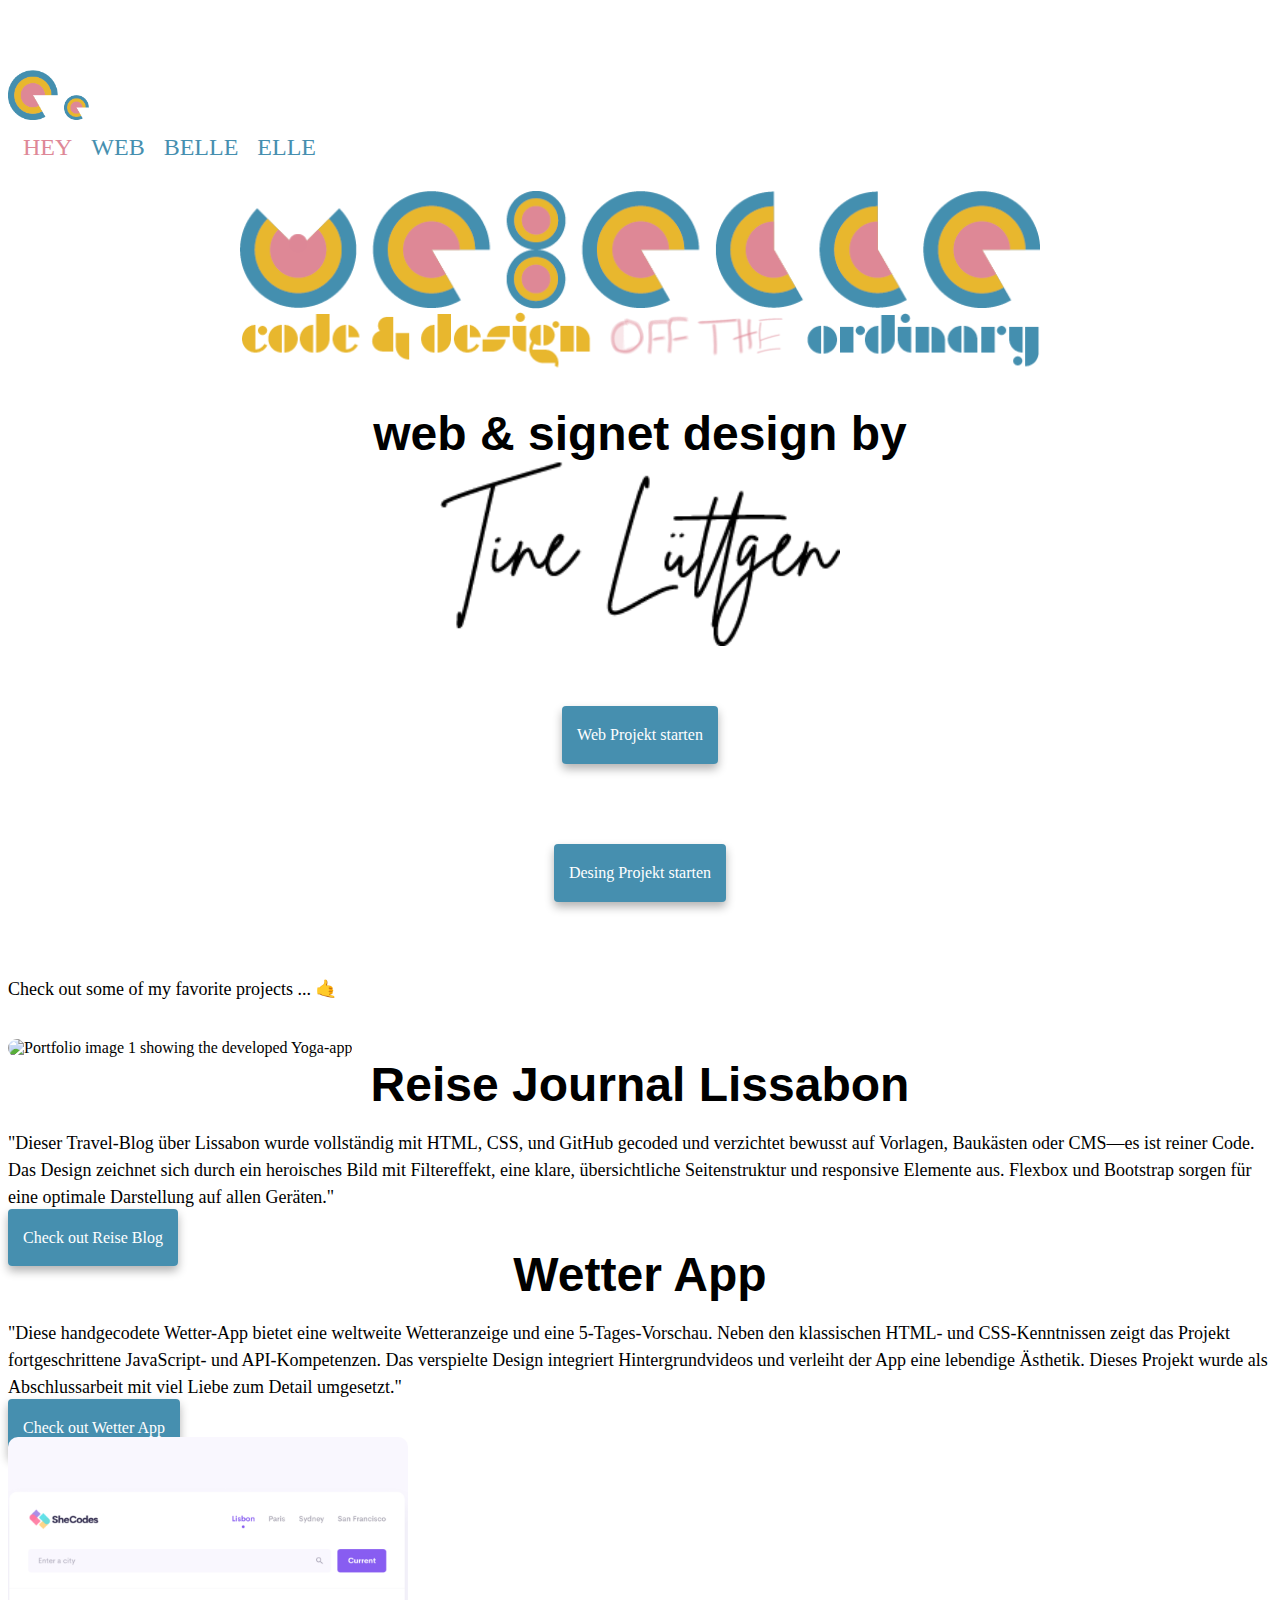
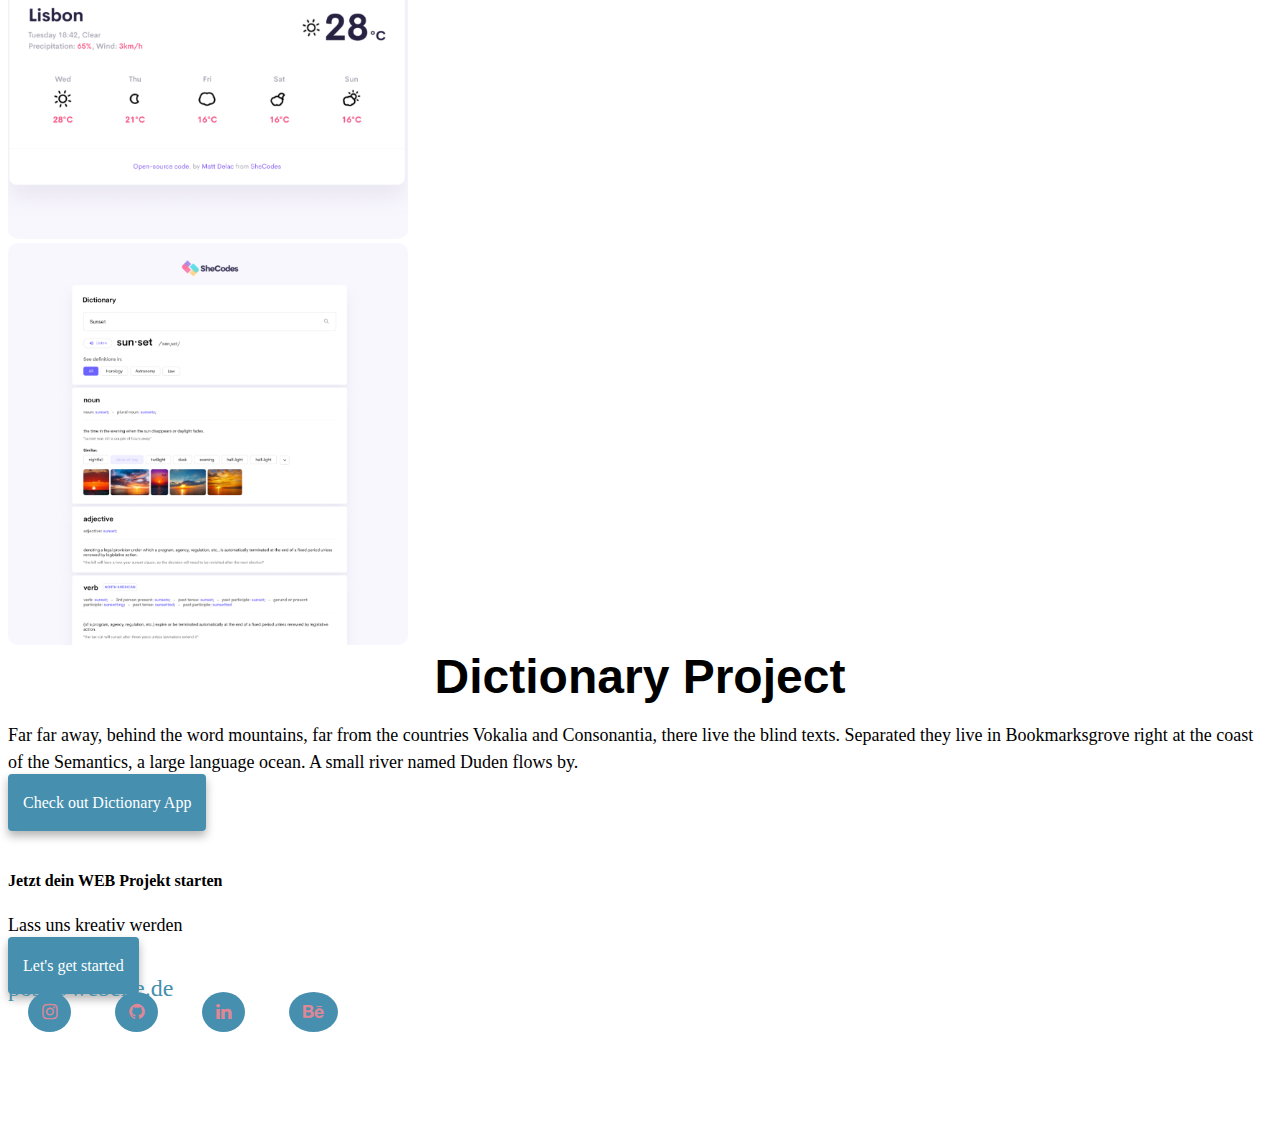
==== commit 357f09da: "Add files via upload" ====
--- a/index.html
+++ b/index.html
@@ -1,134 +1,213 @@
-<!DOCTYPE html>
-<html lang="en">
-  <head>
-    <meta charset="UTF-8" />
-    <meta http-equiv="X-UA-Compatible" content="IE=edge" />
-    <meta name="viewport" content="width=device-width, initial-scale=1.0" />
-    <meta
-      name="description"
-      content="Tine Lüttgen, educated front-end developer working in the field of WEB, Code & Design"
-    />
-    <link rel="preconnect" href="https://fonts.googleapis.com" />
-    <link rel="preconnect" href="https://fonts.gstatic.com" crossorigin />
-    <link
-      href="https://fonts.googleapis.com/css2?family=Dancing+Script:wght@400..700&family=Playfair+Display:ital,wght@0,400..900;1,400..900&family=Protest+Revolution&family=Roboto:ital,wght@0,100;0,300;0,400;0,500;0,700;0,900;1,100;1,300;1,400;1,500;1,700;1,900&display=swap"
-      rel="stylesheet"
-    />
-    <link rel="stylesheet" href="font-awesome-4.7.0/css/font-awesome.min.css" />
-    <title>Projekt Portfolio 🦄 | Web Cod Design</title>
-    <link
-      href="https://cdn.jsdelivr.net/npm/bootstrap@5.0.0-beta2/dist/css/bootstrap.min.css"
-      rel="stylesheet"
-      integrity="sha384-BmbxuPwQa2lc/FVzBcNJ7UAyJxM6wuqIj61tLrc4wSX0szH/Ev+nYRRuWlolflfl"
-      crossorigin="anonymous"
-    />
-    <script
-      src="https://cdn.jsdelivr.net/npm/bootstrap@5.0.0-beta2/dist/js/bootstrap.bundle.min.js"
-      integrity="sha384-b5kHyXgcpbZJO/tY9Ul7kGkf1S0CWuKcCD38l8YkeH8z8QjE0GmW1gYU5S9FOnJ0"
-      crossorigin="anonymous"
-    ></script>
-    <link rel="stylesheet" href="csv/style.css" />
-  </head>
-  <body>
-    <div class="container">
-      <nav class="d-flex justify-content-between">
-        <a href="/">
-          <img src="images/Webelle.png" class="logo d-none d-md-block" alt="" />
-          <img
-            src="images/Webelle.png"
-            class="logo1 d-block d-md-none"
-            alt=""
-          />
-        </a>
-        <ul>
-          <li class="active"><a href="/">WAS</a></li>
-          <li><a href="/about.html">WER</a></li>
-          <li><a href="projects.html">WIE</a></li>
-          <li><a href="contact.html">WANN</a></li>
-        </ul>
-      </nav>
-    </div>
-    <div class="content-container container">
-      <div class="content">
-        <h1 class="mb-5">Wirf einen Blick auf meine letzten Projekte!</h1>
-
-        <div class="row">
-          <div class="col-md-6 mb-4">
-            <img
-              src="images/yogurt-images.png"
-              class="img-fluid mb-3 rounded"
-              alt=""
-            />
-            <h3 class="text-center m-0">Yoghurt Project</h3>
-            <p class="text-center text-muted">Built with HTML & CSS</p>
-          </div>
-          <div class="col-md-6">
-            <img
-              src="images/weather-item2.png"
-              class="img-fluid mb-3 rounded"
-              alt=""
-            />
-            <h3 class="text-center m-0">Weather App</h3>
-            <p class="text-center text-muted">
-              Built with HTML & CSS & JavaScript
-            </p>
-          </div>
-          <div class="col-md-6">
-            <img
-              src="images/dictionary-item2.png"
-              class="img-fluid mb-3 rounded"
-              alt=""
-            />
-            <h3 class="text-center m-0">Dictionary Project</h3>
-            <p class="text-center text-muted">Built with HTML & CSS & React</p>
-          </div>
-          <div class="col-md-6">
-            <img
-              src="images/Translation-images.png"
-              class="img-fluid mb-3 rounded"
-              alt=""
-            />
-            <h3 class="text-center m-0">Translation App</h3>
-            <p class="text-center text-muted">
-              Built with HTML & CSS & JavaScript
-            </p>
-          </div>
-        </div>
-      </div>
-    </div>
-    <hr />
-    <div class="container">
-      <footer>
-        <div class="contact-box d-flex justify-content-center">
-          <div>
-            <h4>Jetzt dein WEB Projekt starten</h4>
-            <p class="text-muted">Lass uns kreativ werden</p>
-          </div>
-          <div><a href="" class="btn primary-link">Let's get started</a></div>
-        </div>
-        <div class="d-flex justify-content-center mb-5">
-          <a href="mailto:post@webelle.de" class="email-link"
-            >post@webelle.de</a
-          >
-        </div>
-        <div class="socialmedia d-flex justify-content-center">
-          <a href="#" target="_blank"
-            ><i class="fa fa-instagram" aria-hidden="true"></i
-          ></a>
-          <a href="#" target="_blank"
-            ><i class="fa fa-github" aria-hidden="true"></i
-          ></a>
-          <a href="#" target="_blank"
-            ><i class="fa fa-linkedin" aria-hidden="true"></i
-          ></a>
-          <a href="#" target="_blank"
-            ><i class="fa fa-behance" aria-hidden="true"></i
-          ></a>
-        </div>
-      </footer>
-    </div>
-  </body>
-</html>
-
-  </body>
-</html>
+<!DOCTYPE html>
+<html lang="en">
+  <head>
+    <meta charset="UTF-8" />
+    <meta http-equiv="X-UA-Compatible" content="IE=edge" />
+    <meta name="viewport" content="width=device-width, initial-scale=1.0" />
+    <meta
+      name="description"
+      content="Tine Luettgen, educated front-end developer working in the field of WEB, Code & Design"
+    />
+    <link rel="preconnect" href="https://fonts.googleapis.com" />
+    <link rel="preconnect" href="https://fonts.gstatic.com" crossorigin />
+    <link
+      href="https://fonts.googleapis.com/css2?family=Dancing+Script:wght@400..700&family=Playfair+Display:ital,wght@0,400..900;1,400..900&family=Protest+Revolution&family=Roboto:ital,wght@0,100;0,300;0,400;0,500;0,700;0,900;1,100;1,300;1,400;1,500;1,700;1,900&display=swap"
+      rel="stylesheet"
+    />
+    <link rel="stylesheet" href="font-awesome-4.7.0/css/font-awesome.min.css" />
+    <title>weBELLE | Web & Signet DESIGN</title>
+    <link
+      href="https://cdn.jsdelivr.net/npm/bootstrap@5.0.0-beta2/dist/css/bootstrap.min.css"
+      rel="stylesheet"
+      integrity="sha384-BmbxuPwQa2lc/FVzBcNJ7UAyJxM6wuqIj61tLrc4wSX0szH/Ev+nYRRuWlolflfl"
+      crossorigin="anonymous"
+    />
+    <script
+      src="https://cdn.jsdelivr.net/npm/bootstrap@5.0.0-beta2/dist/js/bootstrap.bundle.min.js"
+      integrity="sha384-b5kHyXgcpbZJO/tY9Ul7kGkf1S0CWuKcCD38l8YkeH8z8QjE0GmW1gYU5S9FOnJ0"
+      crossorigin="anonymous"
+    ></script>
+    <link rel="stylesheet" href="csv/style.css" />
+  </head>
+  <body>
+    <div class="container">
+      <nav class="d-flex justify-content-between">
+        <a href="/">
+          <img
+            src="images/webelle_logo_icon.png"
+            class="logo d-none d-md-block"
+            alt=""
+          />
+          <img
+            src="images/webelle_logo_icon.png"
+            class="logo1 d-block d-md-none"
+            alt=""
+          />
+        </a>
+        <ul>
+          <li class="active"><a href="/">HEY</a></li>
+          <li><a href="/about.html">WEB</a></li>
+          <li><a href="projects.html">BELLE</a></li>
+          <li><a href="contact.html">ELLE</a></li>
+        </ul>
+      </nav>
+    </div>
+<div class="container">
+   
+  
+       <div class="herocenter">
+    
+          <img
+            src="images/Element 12.webp"
+            alt="Portfolio image 1 showing the developed Yoga-app"
+            class="logofull image-fluid mt-5"
+          />
+      </div>
+      
+        
+       <div class="herocenter">
+    
+          <img
+            src="images/Element 11.webp"
+            alt="Portfolio image 1 showing the developed Yoga-app"
+            class="sublogo image-fluid mt-5"
+          />
+          </div>
+      
+  
+          
+
+    <h2 class="text-center">web & signet design by</h1>
+      
+    <div class="herocenter">
+          <img
+            src="images/Element 14.webp"
+            alt="Portfolio image 1 showing the developed Yoga-app"
+            class="signature image mt-5"
+          />
+          </div>
+    
+<div class="container">
+      <div class="row">
+        <div class="col-sm-6">
+    
+    <div class="navigation-links mb-5">
+      <a href="/about.html" class="primary-link">Web Projekt starten</a>
+    </div>
+    </div>
+    <div class="col-sm-6">
+    <div class="navigation-links mb-5">
+      <a href="/about.html" class="primary-link">Desing Projekt starten</a>
+    </div>
+    </div>
+    </div>
+    <br />
+    <br />
+
+    <p class="text-center mb-5">
+      Check out some of my favorite projects ... 🤙
+    </p>
+    <br />
+    </div>
+    <div class="container">
+      <div class="row">
+        <div class="col-sm-6">
+          <img
+            src="images/Bildschirmfoto 2024-11-11 um 15.01.35.png"
+            alt="Portfolio image 1 showing the developed Yoga-app"
+            class="img-fluid rounded d-none d-sm-block"
+          />
+        </div>
+        <div class="col-sm-6">
+          <h2 class="mb-3">Reise Journal Lissabon </h2>
+          <p>
+           "Dieser Travel-Blog über Lissabon wurde vollständig mit HTML, CSS, und GitHub gecoded und verzichtet bewusst auf Vorlagen, Baukästen oder CMS—es ist reiner Code. Das Design zeichnet sich durch ein heroisches Bild mit Filtereffekt, eine klare, übersichtliche Seitenstruktur und responsive Elemente aus. Flexbox und Bootstrap sorgen für eine optimale Darstellung auf allen Geräten."
+          </p>
+          <div class="mt-5">
+            <a
+              href="#"
+              title="Launch Yogurt App"
+              class="primary-link project-link"
+              >Check out Reise Blog</a
+            >
+          </div>
+        </div>
+      </div>
+      <div class="row mt-5">
+        <div class="col-sm-6">
+          <h2 class="mb-3">Wetter App</h2>
+          <p>
+            "Diese handgecodete Wetter-App bietet eine weltweite Wetteranzeige und eine 5-Tages-Vorschau. Neben den klassischen HTML- und CSS-Kenntnissen zeigt das Projekt fortgeschrittene JavaScript- und API-Kompetenzen. Das verspielte Design integriert Hintergrundvideos und verleiht der App eine lebendige Ästhetik. Dieses Projekt wurde als Abschlussarbeit mit viel Liebe zum Detail umgesetzt."
+          </p>
+          <div class="mt-5">
+            <a
+              href="#"
+              title="Launch Weather App"
+              class="primary-link project-link"
+              >Check out Wetter App</a
+            >
+          </div>
+        </div>
+        <div class="col-sm-6">
+          <img
+            src="images/weather-item2.png"
+            alt="Portfolio image 2 showing the developed weather-app"
+            class="img-fluid rounded d-none d-sm-block"
+          />
+        </div>
+      </div>
+      <div class="row mt-5">
+        <div class="col-sm-6">
+          <img
+            src="images/dictionary-item2.png"
+            alt="Dictionary App"
+            class="img-fluid rounded d-none d-sm-block"
+          />
+        </div>
+        <div class="col-sm-6">
+          <h2 class="mb-3">Dictionary Project</h2>
+          <p>
+            Far far away, behind the word mountains, far from the countries
+            Vokalia and Consonantia, there live the blind texts. Separated they
+            live in Bookmarksgrove right at the coast of the Semantics, a large
+            language ocean. A small river named Duden flows by.
+          </p>
+          <div class="mt-5">
+            <a href="#" title="Dictionary App" class="primary-link project-link"
+              >Check out Dictionary App</a
+            >
+          </div>
+        </div>
+      </div>
+
+      <footer>
+        <div class="contact-box d-flex justify-content-center">
+          <div>
+            <h4>Jetzt dein WEB Projekt starten</h4>
+            <p class="text-muted">Lass uns kreativ werden</p>
+          </div>
+          <div><a href="" class="btn primary-link">Let's get started</a></div>
+        </div>
+        <div class="d-flex justify-content-center mb-5">
+          <a href="mailto:post@webelle.de" class="email-link"
+            >post@webelle.de</a
+          >
+        </div>
+        <div class="socialmedia d-flex justify-content-center">
+          <a href="#" target="_blank"
+            ><i class="fa fa-instagram" aria-hidden="true"></i
+          ></a>
+          <a href="#" target="_blank"
+            ><i class="fa fa-github" aria-hidden="true"></i
+          ></a>
+          <a href="#" target="_blank"
+            ><i class="fa fa-linkedin" aria-hidden="true"></i
+          ></a>
+          <a href="#" target="_blank"
+            ><i class="fa fa-behance" aria-hidden="true"></i
+          ></a>
+        </div>
+      </footer>
+    </div>
+  </body>
+</html>
--- a/csv/style.css
+++ b/csv/style.css
@@ -0,0 +1,185 @@
+:root {
+  --primary-color: #468faf;
+  --secondary-color: #de8897;
+  --box-shadow: 0 5px 10px rgba(0, 0, 0, 0.3);
+}
+
+body {
+  margin-top: 50px;
+  margin-bottom: 100px;
+}
+
+h1,
+h2,
+h3 {
+  font-family: "Poppins", sans-serif;
+  font-optical-sizing: auto;
+  margin: 0;
+  text-align: center;
+}
+
+h1 {
+  font-size: 48px;
+}
+
+h2 {
+  font-size: 48px;
+}
+
+h3 {
+  font-size: 24px;
+  opacity: 0.7;
+  margin-top: 20px;
+}
+
+p {
+  font-size: 18px;
+  line-height: 1.5;
+}
+
+img {
+  width: 400px;
+  border-radius: 10px;
+}
+.herocenter {
+  display: flex;
+  justify-content: center;
+}
+img.logofull {
+  width: 800px;
+}
+img.sublogo {
+  width: 800px;
+}
+img.signature {
+  width: 400px;
+}
+
+.navigation-links {
+  display: flex;
+  margin-top: 40px;
+  justify-content: center;
+}
+
+.navigation-links a {
+  margin: 20px;
+}
+
+.primary-link {
+  border-radius: 4px;
+  padding: 20px 15px;
+  text-decoration: none;
+
+  background: var(--primary-color);
+  box-shadow: var(--box-shadow);
+  color: white;
+}
+
+.content-container {
+  padding: 160px 20px;
+}
+.content h1 {
+  font-size: 64px;
+  line-height: 80px;
+}
+.content h2 {
+  font-size: 18px;
+  font-family: var(--default-font-family);
+}
+.content h3 {
+  font-size: 24px;
+  line-height: 1.5;
+
+  font-family: var(--default-font-family);
+}
+.content p {
+  font-size: 14px;
+}
+.content {
+  margin: 50px;
+}
+.logo {
+  max-width: 50px;
+}
+.logo1 {
+  max-width: 25px;
+}
+nav {
+  padding: 20px 0;
+}
+nav ul,
+footer ul {
+  padding: 0;
+  margin: 0;
+}
+nav li,
+footer li {
+  display: inline;
+  list-style: none;
+  line-height: 42px;
+  margin-left: 15px;
+}
+nav a,
+footer .email-link {
+  text-decoration: none;
+  color: #468faf;
+  font-size: 24px;
+  text-align: center;
+}
+footer {
+  margin: 60px 0;
+}
+footer .email-link:hover,
+nav a:hover,
+nav li.active a {
+  color: #de8897;
+  transition: all 100ms ease-in-out;
+}
+footer .socialmedia a {
+  margin: 0 20px;
+  color: #de8897;
+  background: #468faf;
+  padding: 10px 14px;
+  font-size: 18px;
+  border-radius: 50%;
+  transition: all 100ms ease-in-out;
+}
+footer .socialmedia a:hover {
+  color: #468faf;
+  background: #de8897;
+}
+
+@media (max-width: 800px) {
+  h1 {
+    font-size: 48px;
+    line-height: 1.5;
+  }
+  h2 {
+    font-size: 32px;
+    text-align: center;
+  }
+  p {
+    text-align: center;
+  }
+  img.logofull {
+    width: 400px;
+  }
+  img.sublogo {
+    width: 400px;
+  }
+  img.signature {
+    width: 200px;
+  }
+  .project-link {
+    display: block;
+    text-align: center;
+    margin: 0 20px;
+  }
+  .content {
+    text-align: center;
+    padding: 0;
+  }
+  nav a {
+    font-size: 14px;
+  }
+}
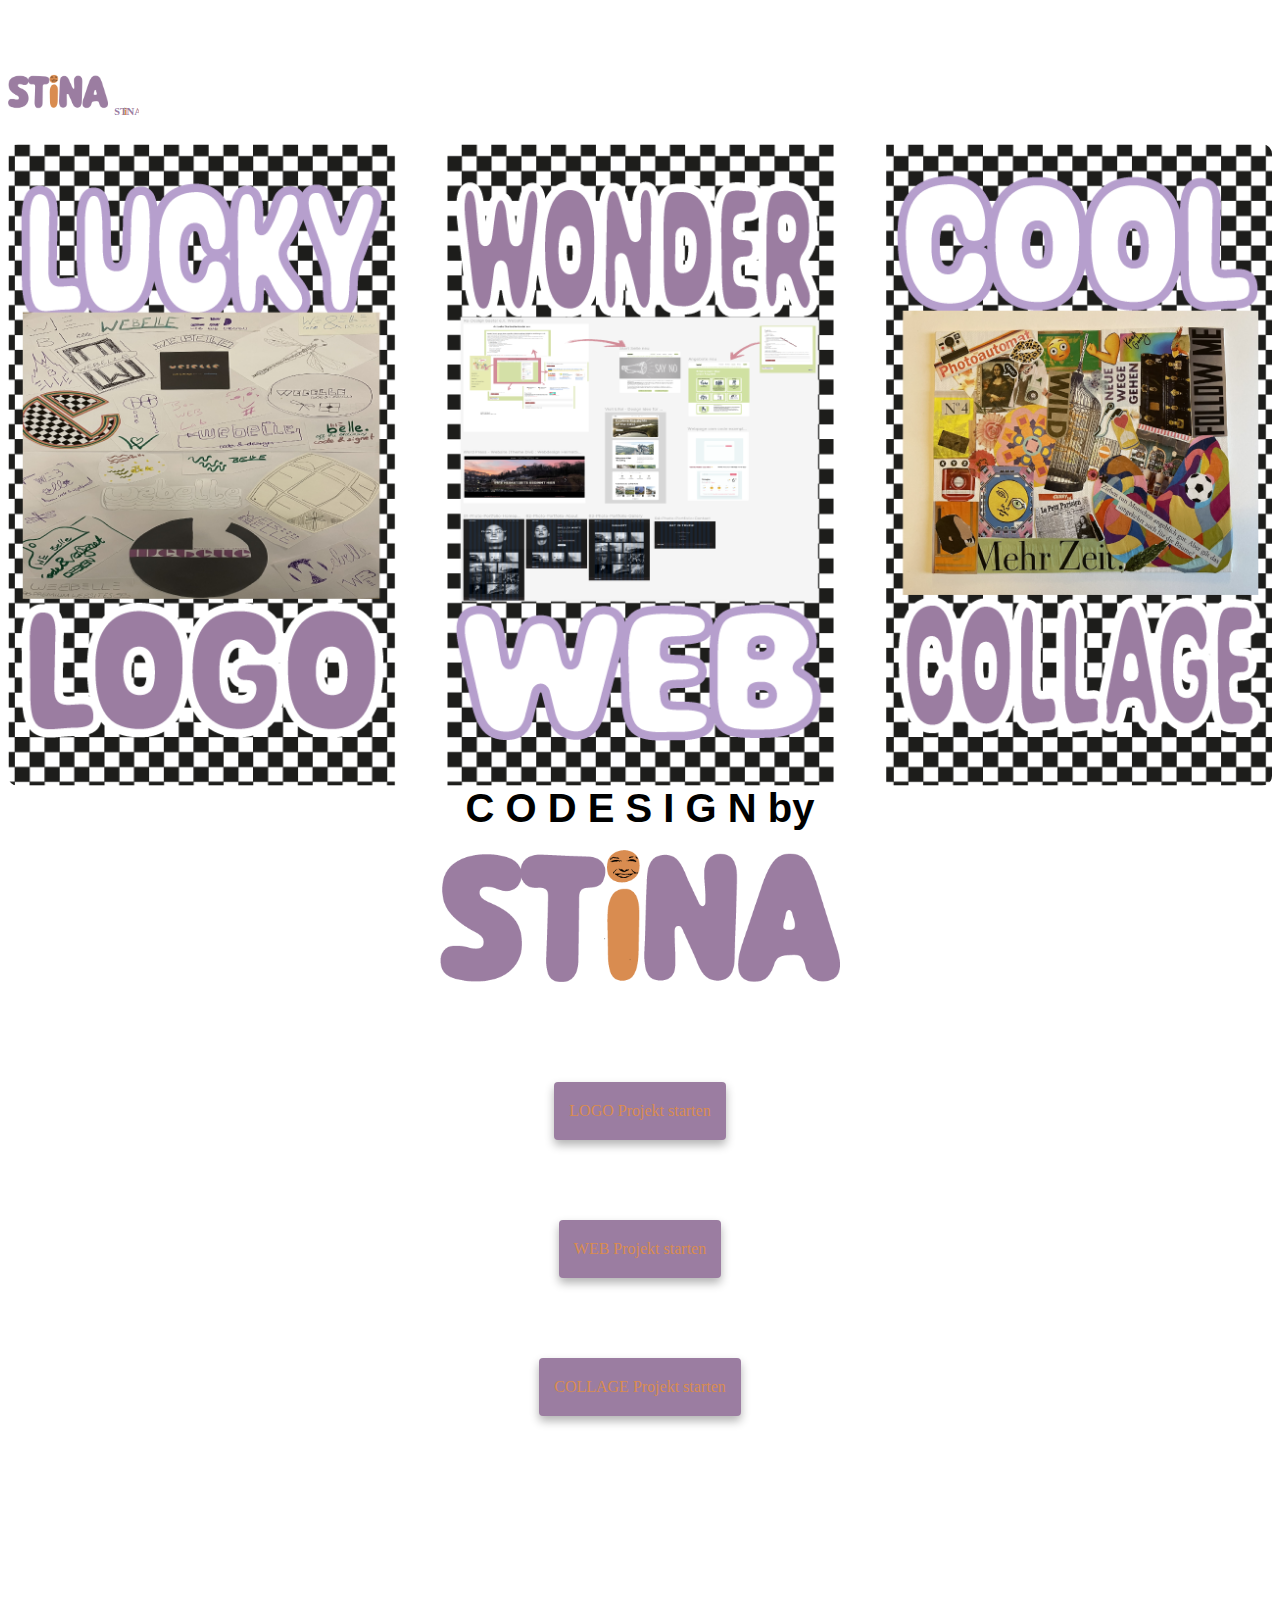
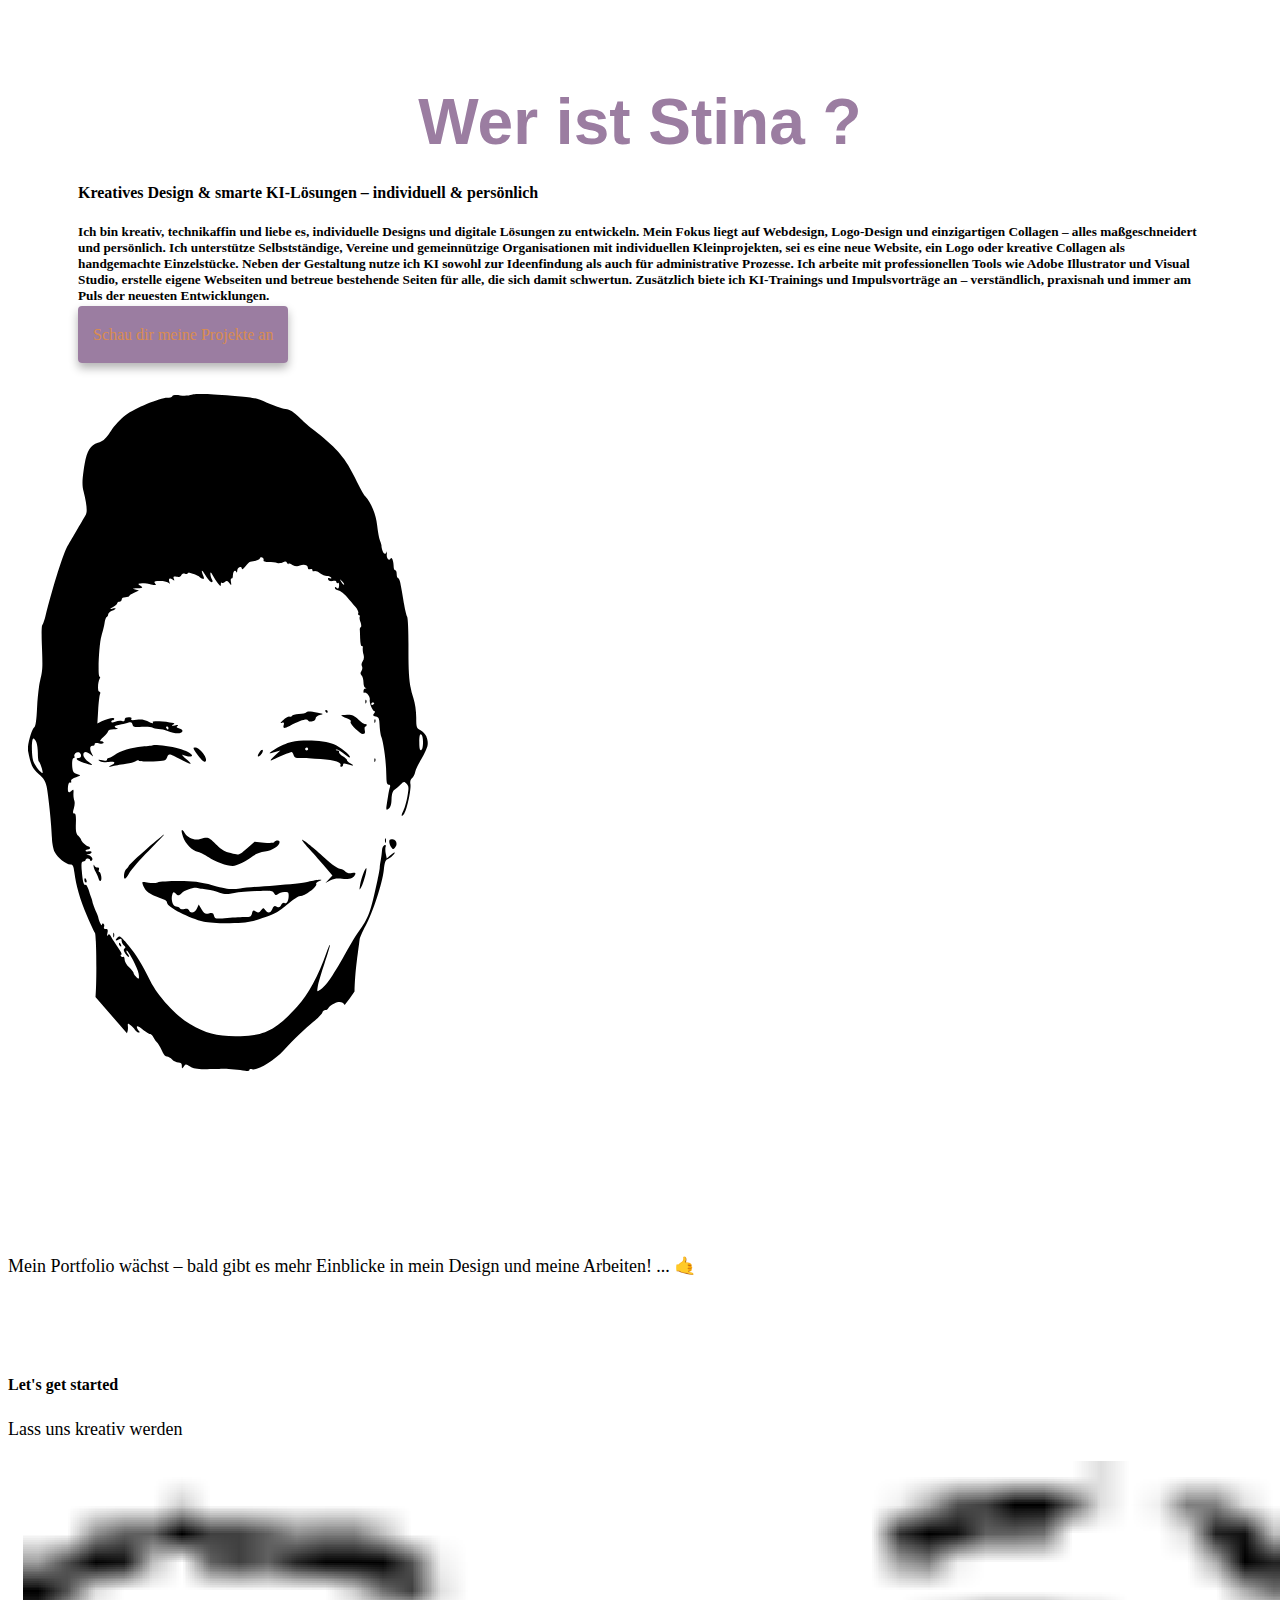
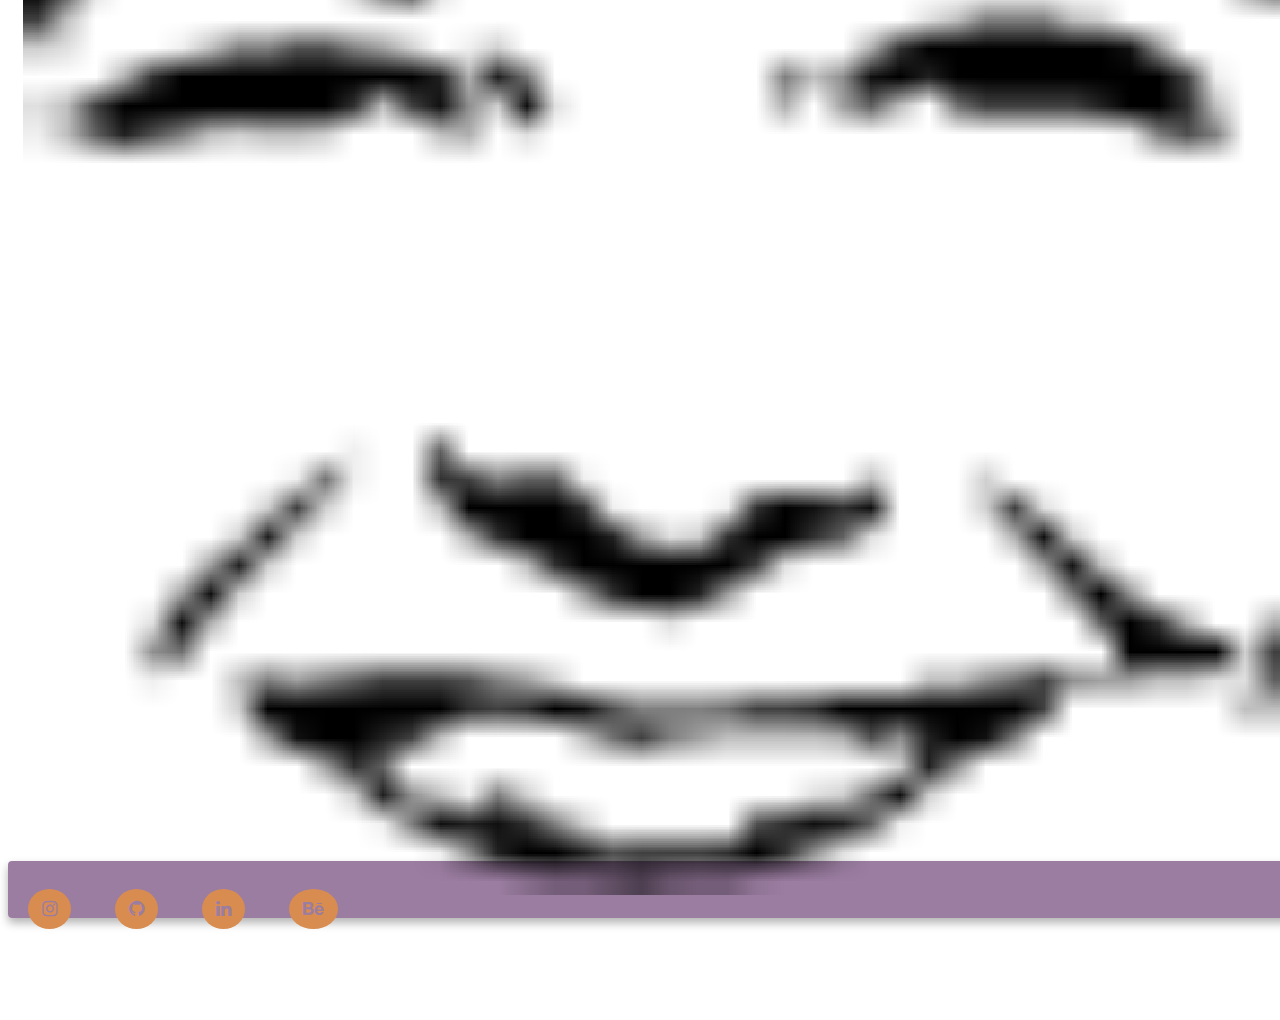
==== commit a6b8e316: "Re-Work Start Page" ====
--- a/index.html
+++ b/index.html
@@ -15,7 +15,7 @@
       rel="stylesheet"
     />
     <link rel="stylesheet" href="font-awesome-4.7.0/css/font-awesome.min.css" />
-    <title>weBELLE | Web & Signet DESIGN</title>
+    <title>weBELLE | CO & DE Sign</title>
     <link
       href="https://cdn.jsdelivr.net/npm/bootstrap@5.0.0-beta2/dist/css/bootstrap.min.css"
       rel="stylesheet"
@@ -34,176 +34,138 @@
       <nav class="d-flex justify-content-between">
         <a href="/">
           <img
-            src="images/webelle_logo_icon.png"
+            src="images/Logo Stina.png"
             class="logo d-none d-md-block"
             alt=""
           />
           <img
-            src="images/webelle_logo_icon.png"
+            src="images/Logo Stina bright.svg"
             class="logo1 d-block d-md-none"
             alt=""
           />
         </a>
-        <ul>
-          <li class="active"><a href="/">HEY</a></li>
-          <li><a href="/about.html">WEB</a></li>
-          <li><a href="projects.html">BELLE</a></li>
-          <li><a href="contact.html">ELLE</a></li>
-        </ul>
       </nav>
     </div>
-<div class="container">
-   
-  
-       <div class="herocenter">
-    
-          <img
-            src="images/Element 12.webp"
-            alt="Portfolio image 1 showing the developed Yoga-app"
-            class="logofull image-fluid mt-5"
-          />
+    <div class="container">
+      <div class="herocenter">
+        <img
+          src="images/Element 11.png"
+          alt="Portfolio image 1 showing the developed Yoga-app"
+          class="logofull image-fluid mt-5"
+        />
       </div>
-      
-        
-       <div class="herocenter">
-    
-          <img
-            src="images/Element 11.webp"
-            alt="Portfolio image 1 showing the developed Yoga-app"
-            class="sublogo image-fluid mt-5"
-          />
+
+      <h2 class="text-center mt-5">C O D E S I G N by</h2>
+
+      <div class="herocenter">
+        <img
+          src="images/Logo Stina.png"
+          alt="Portfolio image 1 showing the developed Yoga-app"
+          class="signature image mt-5"
+        />
+      </div>
+
+      <div class="container">
+        <div class="row">
+          <div class="col-sm-4">
+            <div class="navigation-links mb-5">
+              <a href="mailto:post@webelle.de" class="primary-link"
+                >LOGO Projekt starten</a
+              >
+            </div>
           </div>
-      
-  
-          
-
-    <h2 class="text-center">web & signet design by</h1>
-      
-    <div class="herocenter">
-          <img
-            src="images/Element 14.webp"
-            alt="Portfolio image 1 showing the developed Yoga-app"
-            class="signature image mt-5"
-          />
+          <div class="col-sm-4">
+            <div class="navigation-links mb-5">
+              <a href="mailto:post@webelle.de" class="primary-link"
+                >WEB Projekt starten</a
+              >
+            </div>
           </div>
-    
-<div class="container">
-      <div class="row">
-        <div class="col-sm-6">
-    
-    <div class="navigation-links mb-5">
-      <a href="/about.html" class="primary-link">Web Projekt starten</a>
-    </div>
-    </div>
-    <div class="col-sm-6">
-    <div class="navigation-links mb-5">
-      <a href="/about.html" class="primary-link">Desing Projekt starten</a>
-    </div>
-    </div>
-    </div>
-    <br />
-    <br />
-
-    <p class="text-center mb-5">
-      Check out some of my favorite projects ... 🤙
-    </p>
-    <br />
-    </div>
-    <div class="container">
-      <div class="row">
-        <div class="col-sm-6">
-          <img
-            src="images/Bildschirmfoto 2024-11-11 um 15.01.35.png"
-            alt="Portfolio image 1 showing the developed Yoga-app"
-            class="img-fluid rounded d-none d-sm-block"
-          />
-        </div>
-        <div class="col-sm-6">
-          <h2 class="mb-3">Reise Journal Lissabon </h2>
-          <p>
-           "Dieser Travel-Blog über Lissabon wurde vollständig mit HTML, CSS, und GitHub gecoded und verzichtet bewusst auf Vorlagen, Baukästen oder CMS—es ist reiner Code. Das Design zeichnet sich durch ein heroisches Bild mit Filtereffekt, eine klare, übersichtliche Seitenstruktur und responsive Elemente aus. Flexbox und Bootstrap sorgen für eine optimale Darstellung auf allen Geräten."
-          </p>
-          <div class="mt-5">
-            <a
-              href="#"
-              title="Launch Yogurt App"
-              class="primary-link project-link"
-              >Check out Reise Blog</a
-            >
+          <div class="col-sm-4">
+            <div class="navigation-links mb-5">
+              <a href="mailto:post@webelle.de" class="primary-link"
+                >COLLAGE Projekt starten</a
+              >
+            </div>
           </div>
         </div>
-      </div>
-      <div class="row mt-5">
-        <div class="col-sm-6">
-          <h2 class="mb-3">Wetter App</h2>
-          <p>
-            "Diese handgecodete Wetter-App bietet eine weltweite Wetteranzeige und eine 5-Tages-Vorschau. Neben den klassischen HTML- und CSS-Kenntnissen zeigt das Projekt fortgeschrittene JavaScript- und API-Kompetenzen. Das verspielte Design integriert Hintergrundvideos und verleiht der App eine lebendige Ästhetik. Dieses Projekt wurde als Abschlussarbeit mit viel Liebe zum Detail umgesetzt."
-          </p>
-          <div class="mt-5">
-            <a
-              href="#"
-              title="Launch Weather App"
-              class="primary-link project-link"
-              >Check out Wetter App</a
-            >
+        <br />
+        <br />
+        <div class="content-container container">
+          <div class="row">
+            <div class="col-lg-6">
+              <div class="content">
+                <h1 class="mb-4">Wer ist Stina ?</h1>
+                <h4 class="mb-4">
+                  Kreatives Design & smarte KI-Lösungen – individuell &
+                  persönlich
+                </h4>
+                <h5 class="mb-5">
+                  Ich bin kreativ, technikaffin und liebe es, individuelle
+                  Designs und digitale Lösungen zu entwickeln. Mein Fokus liegt
+                  auf Webdesign, Logo-Design und einzigartigen Collagen – alles
+                  maßgeschneidert und persönlich. Ich unterstütze
+                  Selbstständige, Vereine und gemeinnützige Organisationen mit
+                  individuellen Kleinprojekten, sei es eine neue Website, ein
+                  Logo oder kreative Collagen als handgemachte Einzelstücke.
+                  Neben der Gestaltung nutze ich KI sowohl zur Ideenfindung als
+                  auch für administrative Prozesse. Ich arbeite mit
+                  professionellen Tools wie Adobe Illustrator und Visual Studio,
+                  erstelle eigene Webseiten und betreue bestehende Seiten für
+                  alle, die sich damit schwertun. Zusätzlich biete ich
+                  KI-Trainings und Impulsvorträge an – verständlich, praxisnah
+                  und immer am Puls der neuesten Entwicklungen.
+                </h5>
+                <a href="" class="btn primary-link"
+                  >Schau dir meine Projekte an</a
+                >
+              </div>
+            </div>
+            <div class="col-lg-6">
+              <img
+                src="images/Headshot cut small.svg"
+                alt=""
+                class="img-fluid"
+              />
+            </div>
           </div>
         </div>
-        <div class="col-sm-6">
-          <img
-            src="images/weather-item2.png"
-            alt="Portfolio image 2 showing the developed weather-app"
-            class="img-fluid rounded d-none d-sm-block"
-          />
-        </div>
-      </div>
-      <div class="row mt-5">
-        <div class="col-sm-6">
-          <img
-            src="images/dictionary-item2.png"
-            alt="Dictionary App"
-            class="img-fluid rounded d-none d-sm-block"
-          />
-        </div>
-        <div class="col-sm-6">
-          <h2 class="mb-3">Dictionary Project</h2>
-          <p>
-            Far far away, behind the word mountains, far from the countries
-            Vokalia and Consonantia, there live the blind texts. Separated they
-            live in Bookmarksgrove right at the coast of the Semantics, a large
-            language ocean. A small river named Duden flows by.
-          </p>
-          <div class="mt-5">
-            <a href="#" title="Dictionary App" class="primary-link project-link"
-              >Check out Dictionary App</a
-            >
-          </div>
-        </div>
+        <p class="text-center mb-5">
+          Mein Portfolio wächst – bald gibt es mehr Einblicke in mein Design und
+          meine Arbeiten! ... 🤙
+        </p>
+        <br />
       </div>
 
       <footer>
         <div class="contact-box d-flex justify-content-center">
           <div>
-            <h4>Jetzt dein WEB Projekt starten</h4>
+            <h4>Let's get started</h4>
             <p class="text-muted">Lass uns kreativ werden</p>
           </div>
-          <div><a href="" class="btn primary-link">Let's get started</a></div>
+          <div>
+            <a href="mailto:post@webelle.de" class="btn primary-link ms-5 mb-5"
+              ><img
+                src="images/Face-button.png"
+                alt=""
+                class="img-fluid logosmall"
+            /></a>
+          </div>
         </div>
-        <div class="d-flex justify-content-center mb-5">
-          <a href="mailto:post@webelle.de" class="email-link"
-            >post@webelle.de</a
-          >
-        </div>
+
         <div class="socialmedia d-flex justify-content-center">
-          <a href="#" target="_blank"
+          <a href="https://www.instagram.com/clu_cgn/" target="_blank"
             ><i class="fa fa-instagram" aria-hidden="true"></i
           ></a>
-          <a href="#" target="_blank"
+          <a href="https://github.com/Heimatseiten" target="_blank"
             ><i class="fa fa-github" aria-hidden="true"></i
           ></a>
-          <a href="#" target="_blank"
+          <a
+            href="https://www.linkedin.com/in/christine-lüttgen-71ba54153"
+            target="_blank"
             ><i class="fa fa-linkedin" aria-hidden="true"></i
           ></a>
-          <a href="#" target="_blank"
+          <a href="https://www.behance.net/christinel6e95" target="_blank"
             ><i class="fa fa-behance" aria-hidden="true"></i
           ></a>
         </div>
--- a/csv/style.css
+++ b/csv/style.css
@@ -1,6 +1,6 @@
 :root {
-  --primary-color: #468faf;
-  --secondary-color: #de8897;
+  --primary-color: #9b7da1;
+  --secondary-color: #d98c50;
   --box-shadow: 0 5px 10px rgba(0, 0, 0, 0.3);
 }
 
@@ -8,26 +8,26 @@
   margin-top: 50px;
   margin-bottom: 100px;
 }
+h2 {
+  font-size: 40px;
+}
 
 h1,
 h2,
 h3 {
   font-family: "Poppins", sans-serif;
-  font-optical-sizing: auto;
+
   margin: 0;
   text-align: center;
 }
 
 h1 {
-  font-size: 48px;
-}
-
-h2 {
-  font-size: 48px;
+  font-size: 40px;
+  color: #9b7da1;
 }
 
 h3 {
-  font-size: 24px;
+  font-size: 50px;
   opacity: 0.7;
   margin-top: 20px;
 }
@@ -46,7 +46,10 @@
   justify-content: center;
 }
 img.logofull {
-  width: 800px;
+  width: 100%;
+}
+img.logosmall {
+  width: 100%;
 }
 img.sublogo {
   width: 800px;
@@ -72,7 +75,7 @@
 
   background: var(--primary-color);
   box-shadow: var(--box-shadow);
-  color: white;
+  color: #d98c50;
 }
 
 .content-container {
@@ -99,7 +102,7 @@
   margin: 50px;
 }
 .logo {
-  max-width: 50px;
+  max-width: 100px;
 }
 .logo1 {
   max-width: 25px;
@@ -137,8 +140,8 @@
 }
 footer .socialmedia a {
   margin: 0 20px;
-  color: #de8897;
-  background: #468faf;
+  color: #9b7da1;
+  background: #d98c50;
   padding: 10px 14px;
   font-size: 18px;
   border-radius: 50%;
